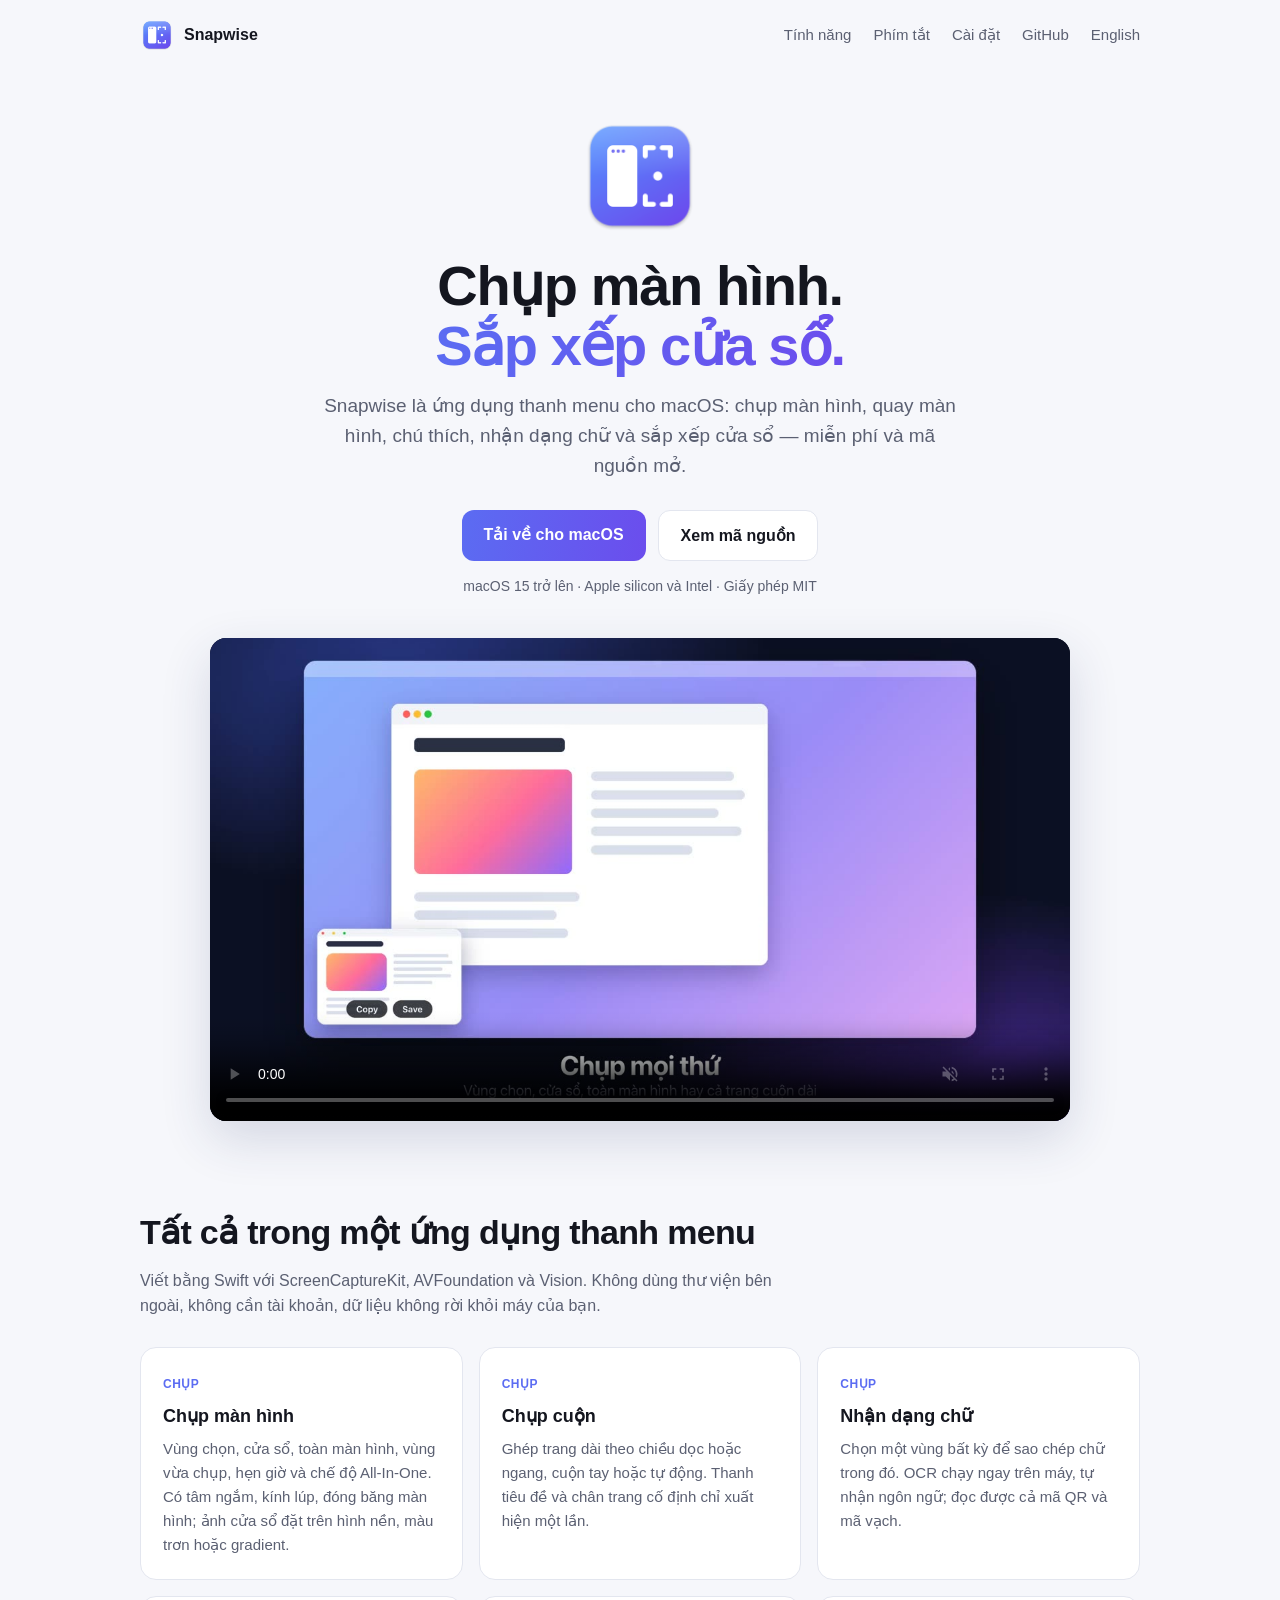
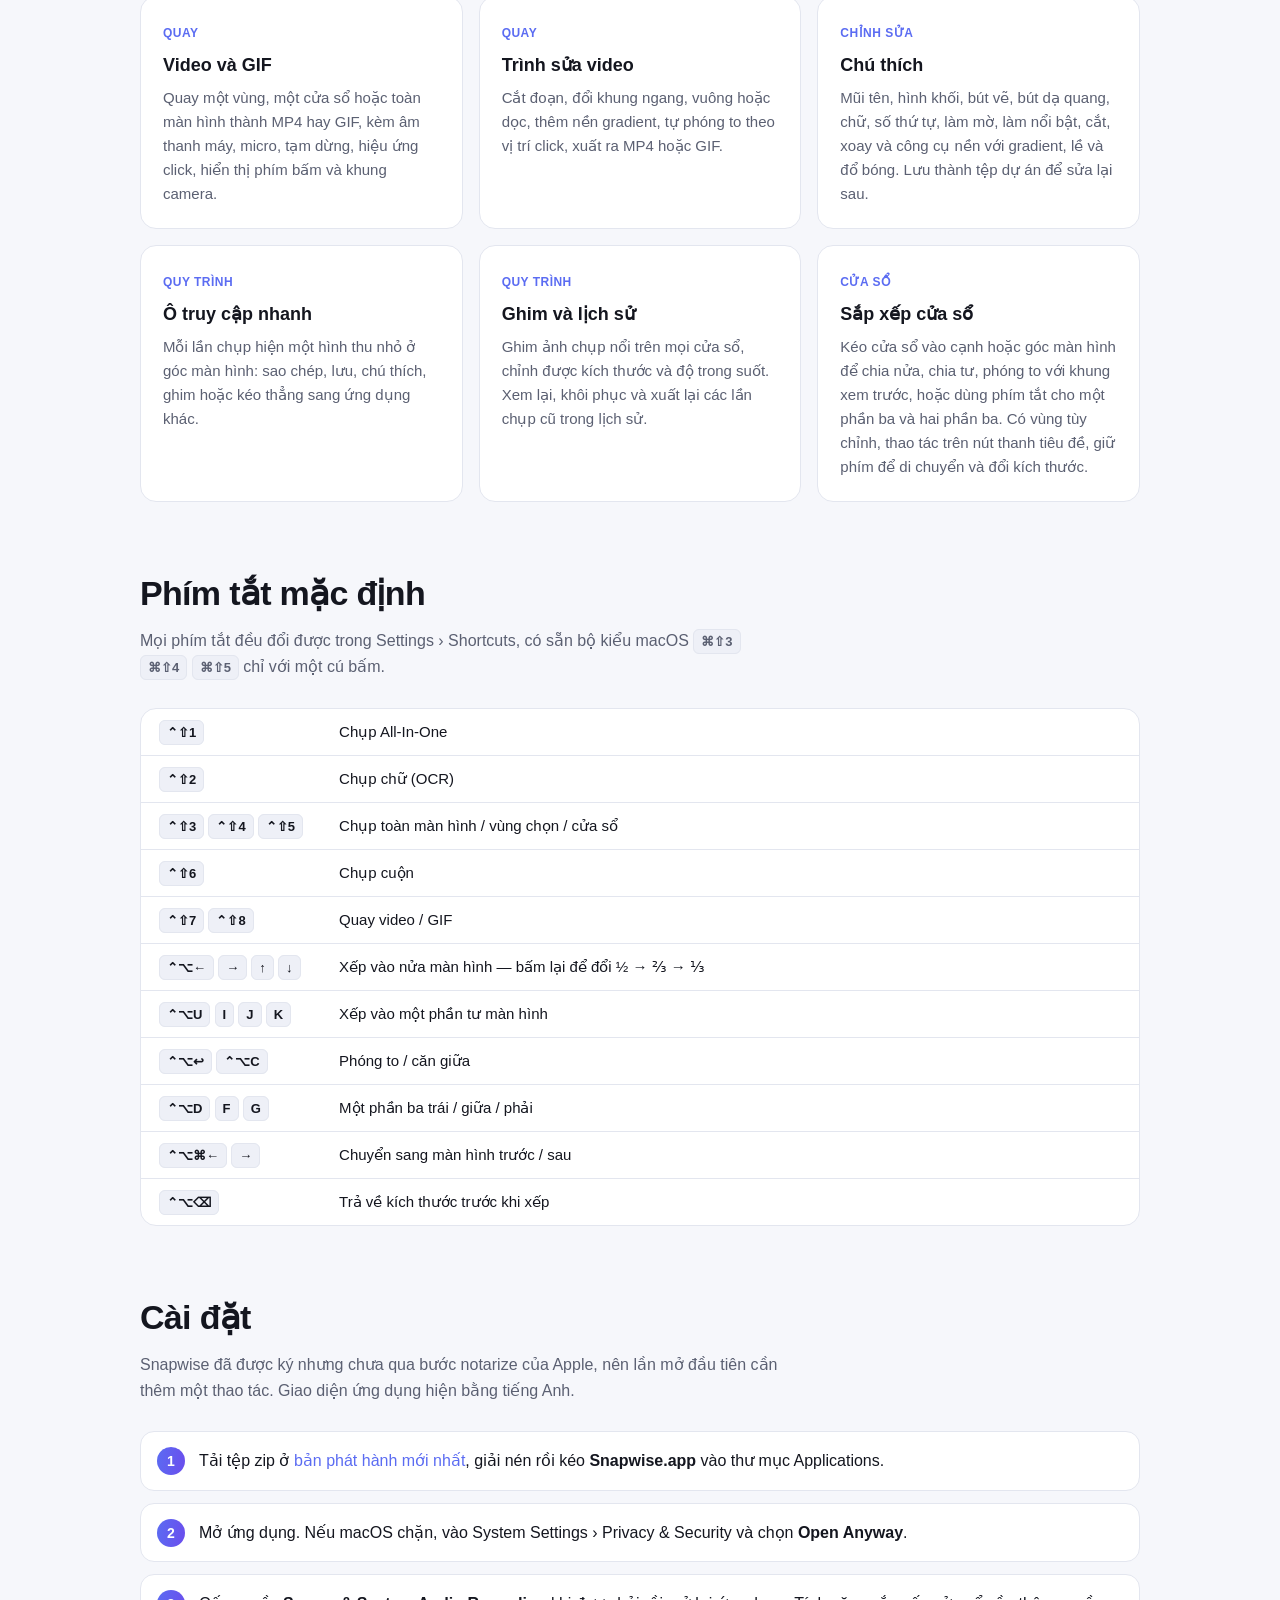
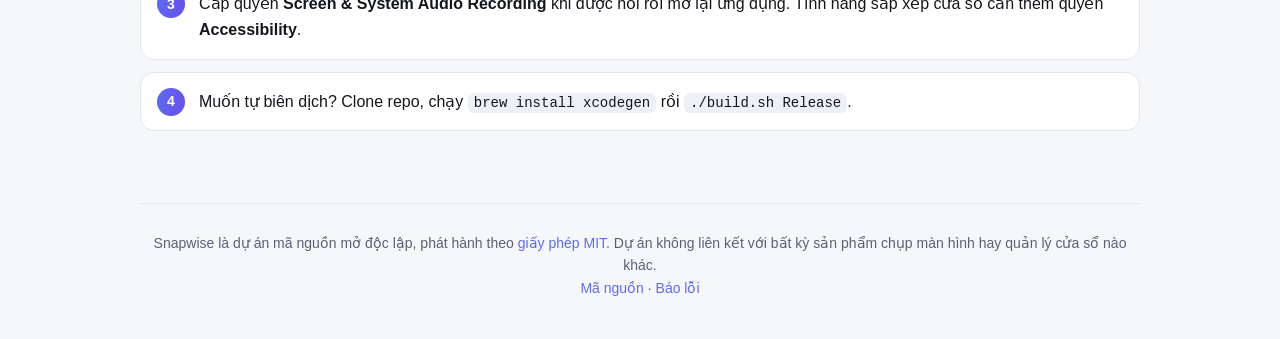
==== docs/vi/index.html @ 6d8298e8 "docs: add Vietnamese landing page and intro video" ====
<!doctype html>
<html lang="vi">
<head>
<meta charset="utf-8">
<meta name="viewport" content="width=device-width, initial-scale=1">
<title>Snapwise — chụp màn hình, quay màn hình và sắp xếp cửa sổ cho macOS</title>
<meta name="description" content="Snapwise là ứng dụng thanh menu miễn phí, mã nguồn mở cho macOS: chụp màn hình, quay màn hình, chú thích, OCR và sắp xếp cửa sổ. Viết bằng Swift, không phụ thuộc thư viện bên ngoài.">
<meta property="og:title" content="Snapwise">
<meta property="og:description" content="Chụp màn hình, quay màn hình và sắp xếp cửa sổ trong một ứng dụng macOS. Miễn phí, mã nguồn mở.">
<meta property="og:image" content="https://capizerbino.github.io/snapwise/icon.png">
<meta property="og:type" content="website">
<link rel="icon" type="image/png" href="../icon.png">
<link rel="alternate" hreflang="vi" href="https://capizerbino.github.io/snapwise/vi/">
<link rel="alternate" hreflang="en" href="https://capizerbino.github.io/snapwise/">
<link rel="stylesheet" href="../style.css">
</head>
<body>
<div class="wrap">
  <nav>
    <a class="brand" href="#"><img src="../icon.png" alt="">Snapwise</a>
    <div class="links">
      <a class="hide" href="#features">Tính năng</a>
      <a class="hide" href="#shortcuts">Phím tắt</a>
      <a href="#install">Cài đặt</a>
      <a href="https://github.com/CapiZerbino/snapwise">GitHub</a>
      <a href="../" lang="en">English</a>
    </div>
  </nav>

  <header class="hero">
    <img class="icon" src="../icon.png" alt="Biểu tượng ứng dụng Snapwise" width="124" height="124">
    <h1>Chụp màn hình.<br><span>Sắp xếp cửa sổ.</span></h1>
    <p class="lead">Snapwise là ứng dụng thanh menu cho macOS: chụp màn hình, quay màn hình, chú thích, nhận dạng chữ và sắp xếp cửa sổ — miễn phí và mã nguồn mở.</p>
    <div class="cta">
      <a class="btn primary" href="https://github.com/CapiZerbino/snapwise/releases/latest">Tải về cho macOS</a>
      <a class="btn" href="https://github.com/CapiZerbino/snapwise">Xem mã nguồn</a>
    </div>
    <p class="note">macOS 15 trở lên · Apple silicon và Intel · Giấy phép MIT</p>

    <video class="demo" autoplay muted loop playsinline controls preload="metadata" poster="../promo-vi.jpg" aria-label="Video giới thiệu Snapwise: chụp, chú thích, quay màn hình, sao chép chữ và xếp cửa sổ">
      <source src="../promo-vi.mp4" type="video/mp4">
    </video>
  </header>

  <section id="features">
    <h2>Tất cả trong một ứng dụng thanh menu</h2>
    <p class="sub">Viết bằng Swift với ScreenCaptureKit, AVFoundation và Vision. Không dùng thư viện bên ngoài, không cần tài khoản, dữ liệu không rời khỏi máy của bạn.</p>
    <div class="grid">
      <div class="card"><span class="tag">Chụp</span><h3>Chụp màn hình</h3><p>Vùng chọn, cửa sổ, toàn màn hình, vùng vừa chụp, hẹn giờ và chế độ All-In-One. Có tâm ngắm, kính lúp, đóng băng màn hình; ảnh cửa sổ đặt trên hình nền, màu trơn hoặc gradient.</p></div>
      <div class="card"><span class="tag">Chụp</span><h3>Chụp cuộn</h3><p>Ghép trang dài theo chiều dọc hoặc ngang, cuộn tay hoặc tự động. Thanh tiêu đề và chân trang cố định chỉ xuất hiện một lần.</p></div>
      <div class="card"><span class="tag">Chụp</span><h3>Nhận dạng chữ</h3><p>Chọn một vùng bất kỳ để sao chép chữ trong đó. OCR chạy ngay trên máy, tự nhận ngôn ngữ; đọc được cả mã QR và mã vạch.</p></div>
      <div class="card"><span class="tag">Quay</span><h3>Video và GIF</h3><p>Quay một vùng, một cửa sổ hoặc toàn màn hình thành MP4 hay GIF, kèm âm thanh máy, micro, tạm dừng, hiệu ứng click, hiển thị phím bấm và khung camera.</p></div>
      <div class="card"><span class="tag">Quay</span><h3>Trình sửa video</h3><p>Cắt đoạn, đổi khung ngang, vuông hoặc dọc, thêm nền gradient, tự phóng to theo vị trí click, xuất ra MP4 hoặc GIF.</p></div>
      <div class="card"><span class="tag">Chỉnh sửa</span><h3>Chú thích</h3><p>Mũi tên, hình khối, bút vẽ, bút dạ quang, chữ, số thứ tự, làm mờ, làm nổi bật, cắt, xoay và công cụ nền với gradient, lề và đổ bóng. Lưu thành tệp dự án để sửa lại sau.</p></div>
      <div class="card"><span class="tag">Quy trình</span><h3>Ô truy cập nhanh</h3><p>Mỗi lần chụp hiện một hình thu nhỏ ở góc màn hình: sao chép, lưu, chú thích, ghim hoặc kéo thẳng sang ứng dụng khác.</p></div>
      <div class="card"><span class="tag">Quy trình</span><h3>Ghim và lịch sử</h3><p>Ghim ảnh chụp nổi trên mọi cửa sổ, chỉnh được kích thước và độ trong suốt. Xem lại, khôi phục và xuất lại các lần chụp cũ trong lịch sử.</p></div>
      <div class="card"><span class="tag">Cửa sổ</span><h3>Sắp xếp cửa sổ</h3><p>Kéo cửa sổ vào cạnh hoặc góc màn hình để chia nửa, chia tư, phóng to với khung xem trước, hoặc dùng phím tắt cho một phần ba và hai phần ba. Có vùng tùy chỉnh, thao tác trên nút thanh tiêu đề, giữ phím để di chuyển và đổi kích thước.</p></div>
    </div>
  </section>

  <section id="shortcuts">
    <h2>Phím tắt mặc định</h2>
    <p class="sub">Mọi phím tắt đều đổi được trong Settings › Shortcuts, có sẵn bộ kiểu macOS <kbd>⌘⇧3</kbd> <kbd>⌘⇧4</kbd> <kbd>⌘⇧5</kbd> chỉ với một cú bấm.</p>
    <div class="table"><table>
      <tr><td><kbd>⌃⇧1</kbd></td><td>Chụp All-In-One</td></tr>
      <tr><td><kbd>⌃⇧2</kbd></td><td>Chụp chữ (OCR)</td></tr>
      <tr><td><kbd>⌃⇧3</kbd> <kbd>⌃⇧4</kbd> <kbd>⌃⇧5</kbd></td><td>Chụp toàn màn hình / vùng chọn / cửa sổ</td></tr>
      <tr><td><kbd>⌃⇧6</kbd></td><td>Chụp cuộn</td></tr>
      <tr><td><kbd>⌃⇧7</kbd> <kbd>⌃⇧8</kbd></td><td>Quay video / GIF</td></tr>
      <tr><td><kbd>⌃⌥←</kbd> <kbd>→</kbd> <kbd>↑</kbd> <kbd>↓</kbd></td><td>Xếp vào nửa màn hình — bấm lại để đổi ½ → ⅔ → ⅓</td></tr>
      <tr><td><kbd>⌃⌥U</kbd> <kbd>I</kbd> <kbd>J</kbd> <kbd>K</kbd></td><td>Xếp vào một phần tư màn hình</td></tr>
      <tr><td><kbd>⌃⌥↩</kbd> <kbd>⌃⌥C</kbd></td><td>Phóng to / căn giữa</td></tr>
      <tr><td><kbd>⌃⌥D</kbd> <kbd>F</kbd> <kbd>G</kbd></td><td>Một phần ba trái / giữa / phải</td></tr>
      <tr><td><kbd>⌃⌥⌘←</kbd> <kbd>→</kbd></td><td>Chuyển sang màn hình trước / sau</td></tr>
      <tr><td><kbd>⌃⌥⌫</kbd></td><td>Trả về kích thước trước khi xếp</td></tr>
    </table></div>
  </section>

  <section id="install">
    <h2>Cài đặt</h2>
    <p class="sub">Snapwise đã được ký nhưng chưa qua bước notarize của Apple, nên lần mở đầu tiên cần thêm một thao tác. Giao diện ứng dụng hiện bằng tiếng Anh.</p>
    <ol class="steps">
      <li>Tải tệp zip ở <a href="https://github.com/CapiZerbino/snapwise/releases/latest">bản phát hành mới nhất</a>, giải nén rồi kéo <b>Snapwise.app</b> vào thư mục Applications.</li>
      <li>Mở ứng dụng. Nếu macOS chặn, vào System Settings › Privacy &amp; Security và chọn <b>Open Anyway</b>.</li>
      <li>Cấp quyền <b>Screen &amp; System Audio Recording</b> khi được hỏi rồi mở lại ứng dụng. Tính năng sắp xếp cửa sổ cần thêm quyền <b>Accessibility</b>.</li>
      <li>Muốn tự biên dịch? Clone repo, chạy <code>brew install xcodegen</code> rồi <code>./build.sh Release</code>.</li>
    </ol>
  </section>

  <footer>
    Snapwise là dự án mã nguồn mở độc lập, phát hành theo <a href="https://github.com/CapiZerbino/snapwise/blob/main/LICENSE">giấy phép MIT</a>.
    Dự án không liên kết với bất kỳ sản phẩm chụp màn hình hay quản lý cửa sổ nào khác.<br>
    <a href="https://github.com/CapiZerbino/snapwise">Mã nguồn</a> · <a href="https://github.com/CapiZerbino/snapwise/issues">Báo lỗi</a>
  </footer>
</div>
</body>
</html>
---- docs/style.css ----
:root {
  --bg: #f6f7fb; --surface: #ffffff; --text: #14161f; --muted: #5b6072; --line: #e3e6ef;
  --accent: #5b6cf2; --accent-2: #6b4ded; --accent-text: #ffffff; --key: #eef0f7;
  --shadow: 0 18px 50px rgba(40, 48, 100, .16);
}
@media (prefers-color-scheme: dark) {
  :root {
    --bg: #0e1017; --surface: #171a24; --text: #eef0f7; --muted: #9aa0b5; --line: #262a38;
    --accent: #7c8bff; --accent-2: #9a7dff; --accent-text: #0e1017; --key: #222636;
    --shadow: 0 18px 50px rgba(0, 0, 0, .5);
  }
}
* { box-sizing: border-box; }
html { scroll-behavior: smooth; }
body {
  margin: 0; background: var(--bg); color: var(--text);
  font: 16px/1.6 -apple-system, BlinkMacSystemFont, "SF Pro Text", "Segoe UI", Roboto, sans-serif;
  -webkit-font-smoothing: antialiased;
}
a { color: var(--accent); text-decoration: none; }
a:hover { text-decoration: underline; }
.wrap { max-width: 1040px; margin: 0 auto; padding: 0 20px; }

nav { display: flex; align-items: center; justify-content: space-between; padding: 18px 0; }
.brand { display: flex; align-items: center; gap: 10px; font-weight: 650; color: var(--text); }
.brand img { width: 34px; height: 34px; }
.links { display: flex; gap: 22px; font-size: 15px; }
.links a { color: var(--muted); }

header.hero { text-align: center; padding: 44px 0 20px; }
.hero img.icon { width: 124px; height: 124px; }
h1 { font-size: clamp(34px, 6vw, 56px); line-height: 1.08; letter-spacing: -.025em; margin: 10px 0 14px; text-wrap: balance; }
h1 span { background: linear-gradient(100deg, var(--accent), var(--accent-2)); -webkit-background-clip: text; background-clip: text; color: transparent; }
.lead { max-width: 640px; margin: 0 auto; color: var(--muted); font-size: 19px; text-wrap: pretty; }
.cta { display: flex; gap: 12px; justify-content: center; flex-wrap: wrap; margin: 28px 0 10px; }
.btn { display: inline-block; padding: 12px 22px; border-radius: 12px; font-weight: 600; border: 1px solid var(--line); background: var(--surface); color: var(--text); }
.btn:hover { text-decoration: none; filter: brightness(1.06); }
.btn.primary { border: 0; color: var(--accent-text); background: linear-gradient(100deg, var(--accent), var(--accent-2)); }
.note { color: var(--muted); font-size: 14px; }

.demo { display: block; width: 100%; max-width: 860px; aspect-ratio: 16 / 9; margin: 40px auto 0; border-radius: 16px; background: #0d1024; box-shadow: var(--shadow); }

section { padding: 64px 0 0; }
h2 { font-size: clamp(26px, 4vw, 34px); letter-spacing: -.02em; margin: 0 0 8px; }
.sub { color: var(--muted); margin: 0 0 28px; max-width: 640px; }
.grid { display: grid; grid-template-columns: repeat(auto-fit, minmax(290px, 1fr)); gap: 16px; }
.card { background: var(--surface); border: 1px solid var(--line); border-radius: 16px; padding: 22px; }
.card h3 { margin: 0 0 6px; font-size: 18px; }
.card p { margin: 0; color: var(--muted); font-size: 15px; }
.tag { display: inline-block; font-size: 12px; font-weight: 600; letter-spacing: .04em; text-transform: uppercase; color: var(--accent); margin-bottom: 8px; }

.table { background: var(--surface); border: 1px solid var(--line); border-radius: 16px; overflow-x: auto; }
table { width: 100%; border-collapse: collapse; font-size: 15px; }
td { padding: 11px 18px; border-top: 1px solid var(--line); }
tr:first-child td { border-top: 0; }
td:first-child { white-space: nowrap; width: 1%; }
kbd { font: 600 13px/1 -apple-system, BlinkMacSystemFont, sans-serif; background: var(--key); border: 1px solid var(--line); border-radius: 6px; padding: 4px 7px; }

ol.steps { margin: 0; padding: 0; list-style: none; counter-reset: s; display: grid; gap: 12px; }
ol.steps li { counter-increment: s; position: relative; background: var(--surface); border: 1px solid var(--line); border-radius: 14px; padding: 16px 18px 16px 58px; }
ol.steps li::before { content: counter(s); position: absolute; left: 16px; top: 15px; width: 28px; height: 28px; border-radius: 50%; display: grid; place-items: center; font-weight: 700; font-size: 14px; color: var(--accent-text); background: linear-gradient(100deg, var(--accent), var(--accent-2)); }
code { font: 14px ui-monospace, SFMono-Regular, Menlo, monospace; background: var(--key); border-radius: 6px; padding: 2px 6px; }

footer { margin-top: 72px; padding: 28px 0 40px; border-top: 1px solid var(--line); color: var(--muted); font-size: 14px; text-align: center; }
@media (max-width: 560px) { .links a.hide { display: none; } }
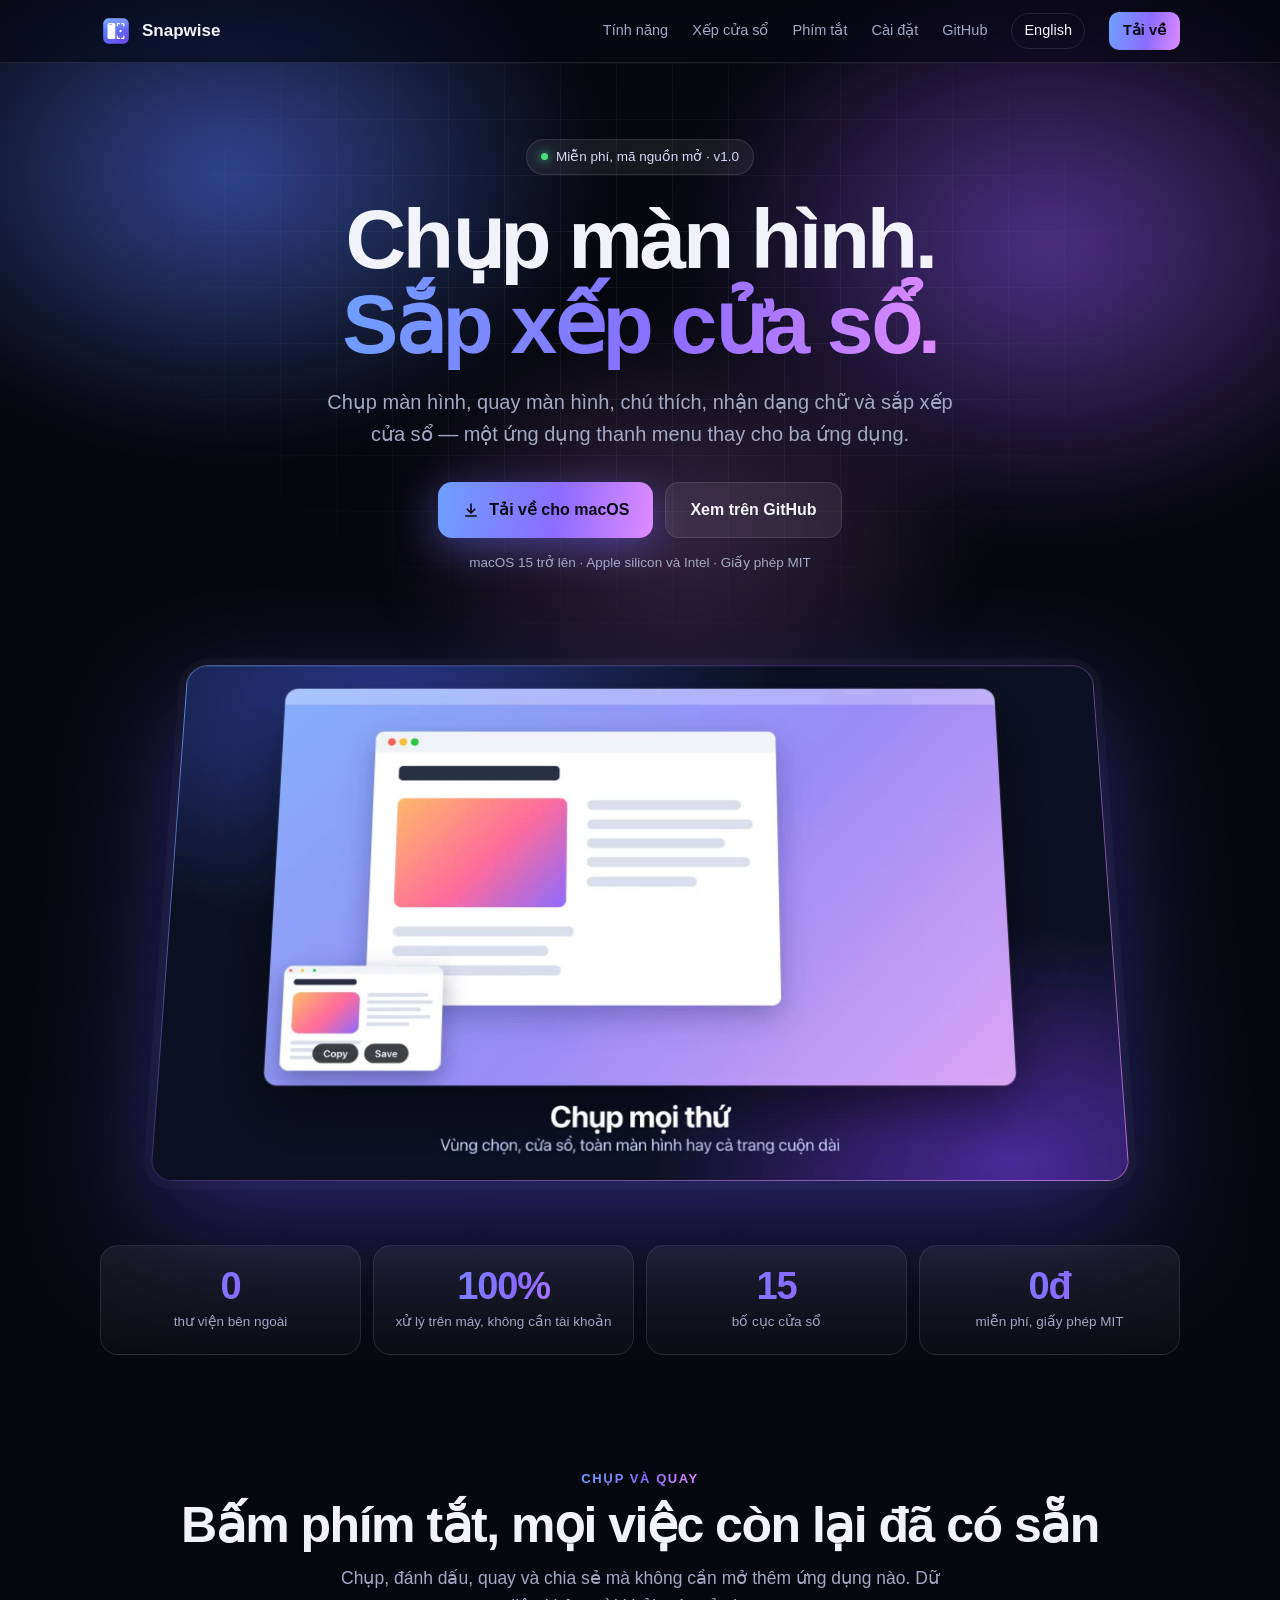
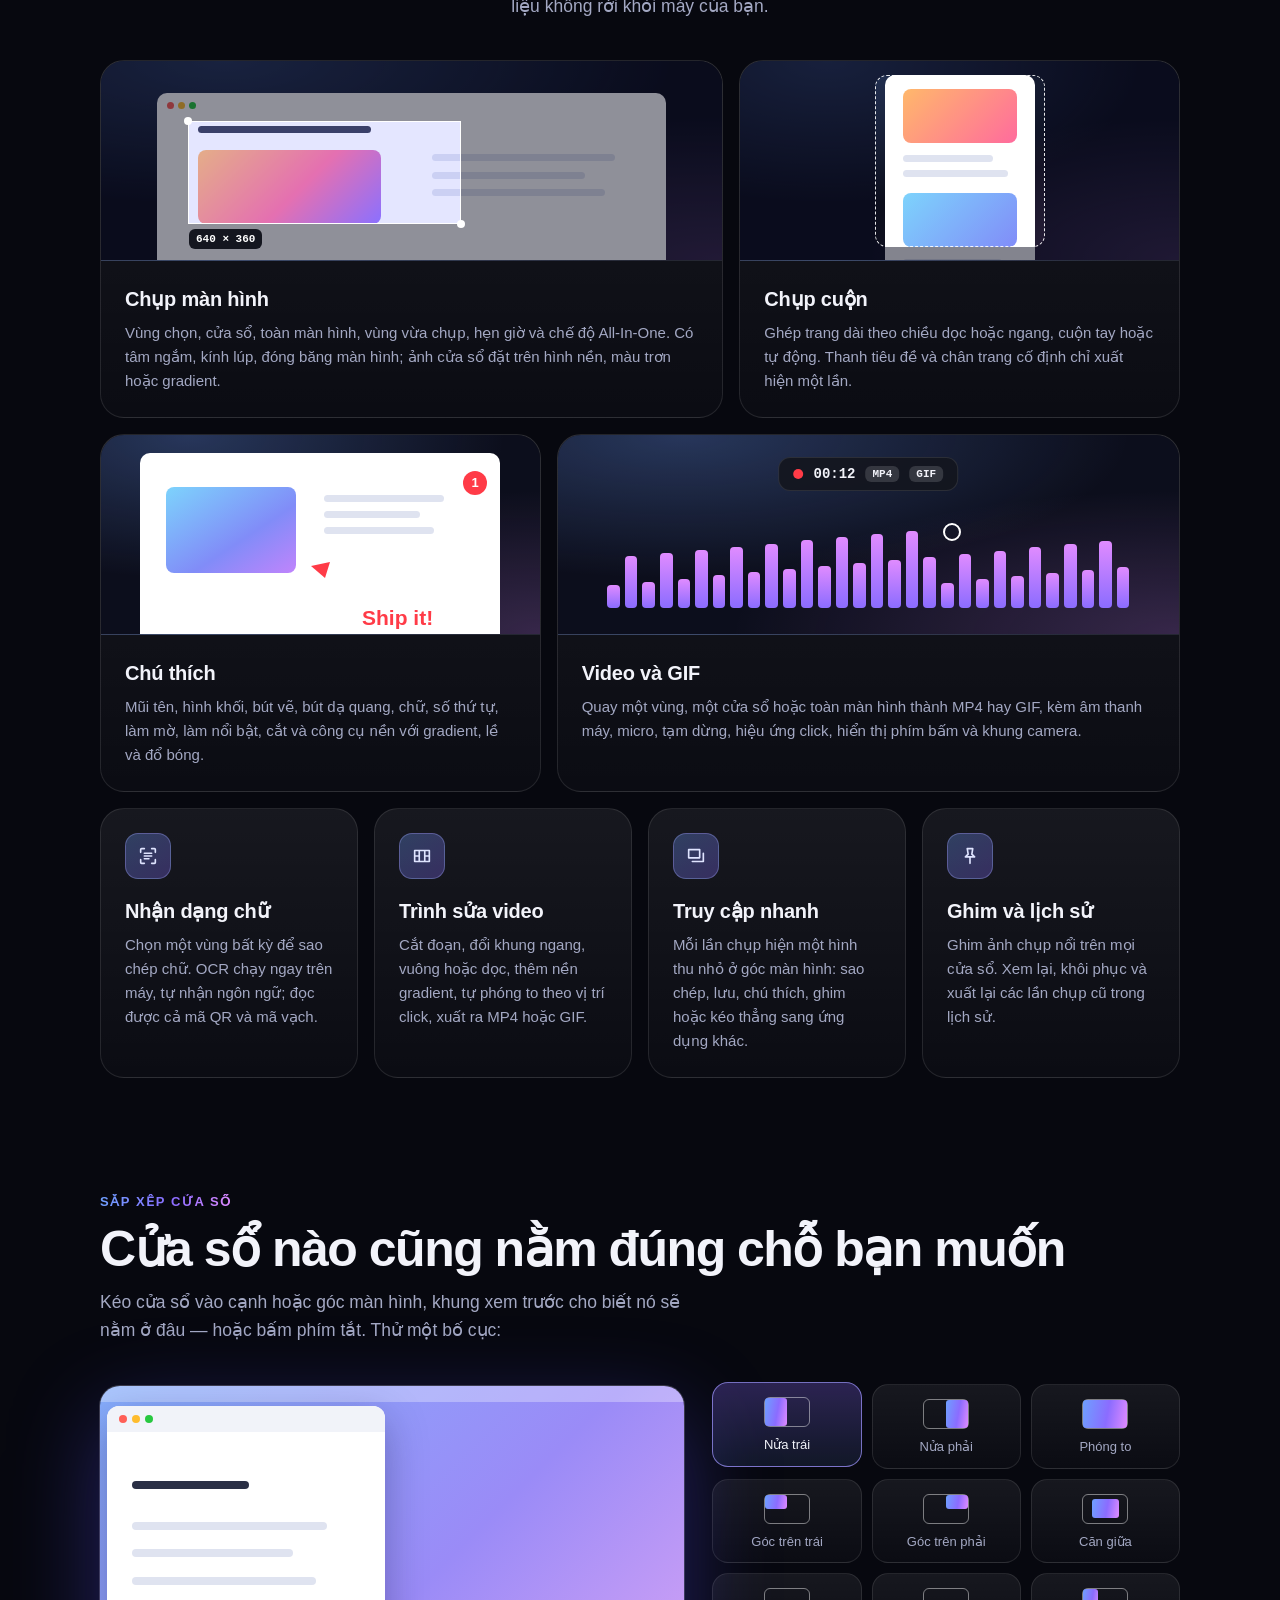
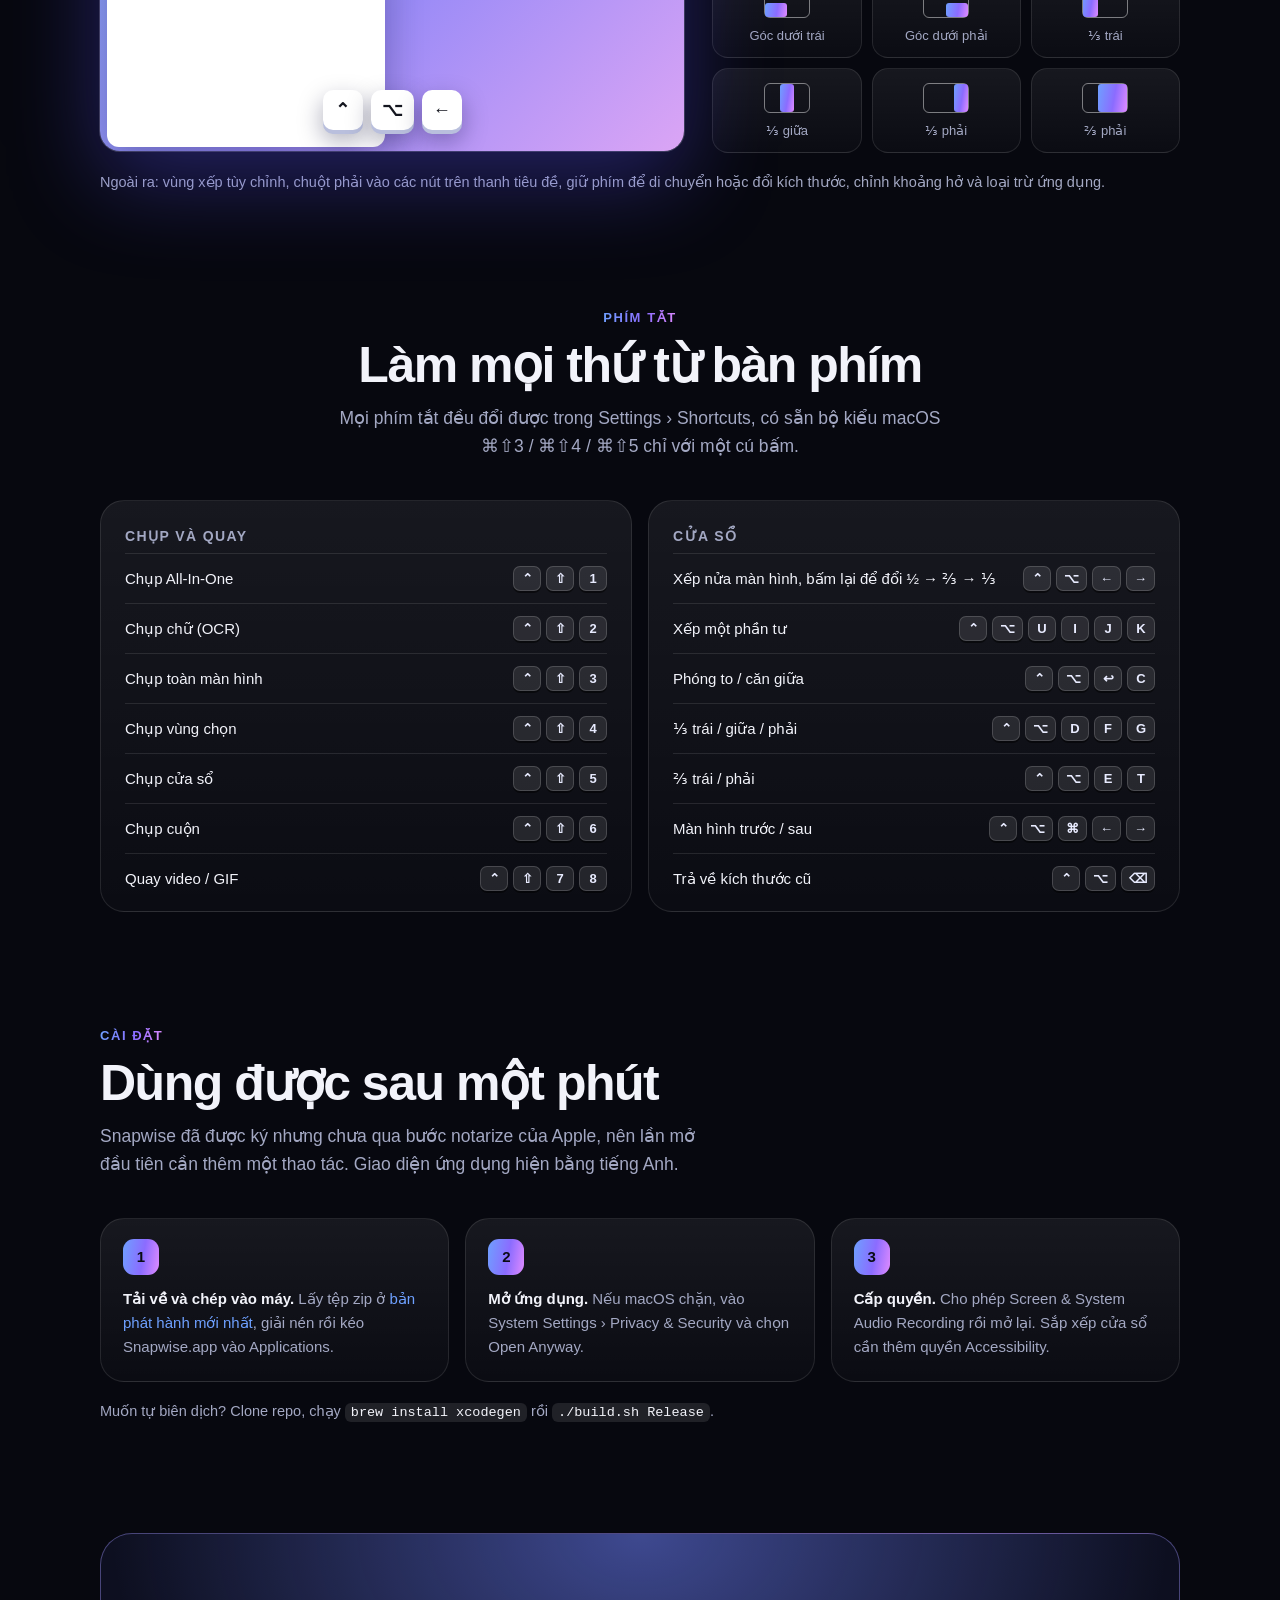
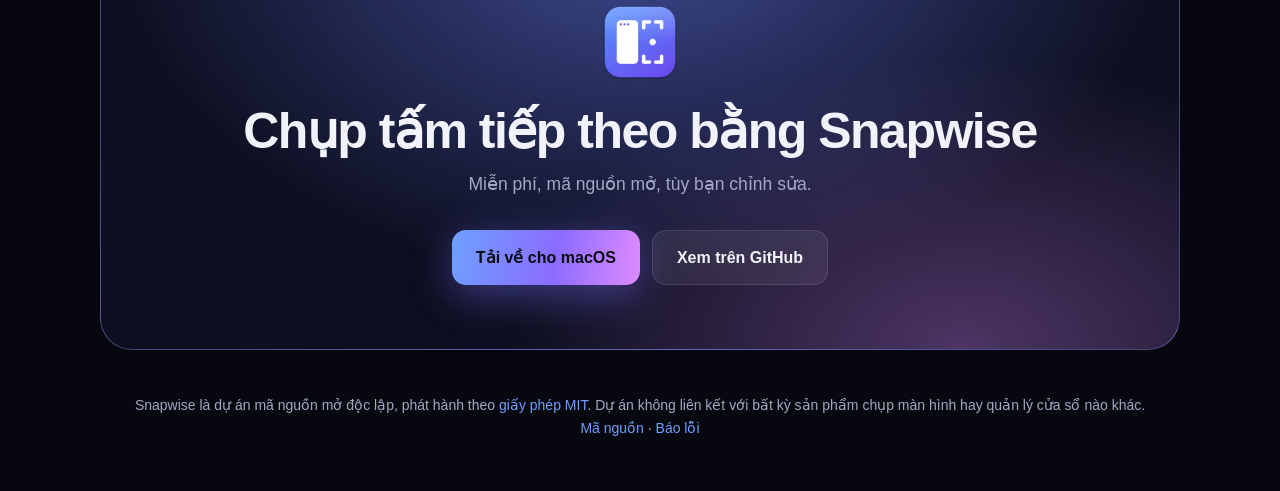
==== commit f19fa579: "docs: redesign landing page with bento features and interactive snapping demo" ====
--- a/docs/vi/index.html
+++ b/docs/vi/index.html
@@ -5,93 +5,104 @@
 <meta name="viewport" content="width=device-width, initial-scale=1">
 <title>Snapwise — chụp màn hình, quay màn hình và sắp xếp cửa sổ cho macOS</title>
 <meta name="description" content="Snapwise là ứng dụng thanh menu miễn phí, mã nguồn mở cho macOS: chụp màn hình, quay màn hình, chú thích, OCR và sắp xếp cửa sổ. Viết bằng Swift, không phụ thuộc thư viện bên ngoài.">
+<meta name="theme-color" content="#07080f">
 <meta property="og:title" content="Snapwise">
 <meta property="og:description" content="Chụp màn hình, quay màn hình và sắp xếp cửa sổ trong một ứng dụng macOS. Miễn phí, mã nguồn mở.">
-<meta property="og:image" content="https://capizerbino.github.io/snapwise/icon.png">
+<meta property="og:image" content="https://capizerbino.github.io/snapwise/promo-vi.jpg">
 <meta property="og:type" content="website">
 <link rel="icon" type="image/png" href="../icon.png">
+<link rel="alternate" hreflang="en" href="https://capizerbino.github.io/snapwise/">
 <link rel="alternate" hreflang="vi" href="https://capizerbino.github.io/snapwise/vi/">
-<link rel="alternate" hreflang="en" href="https://capizerbino.github.io/snapwise/">
 <link rel="stylesheet" href="../style.css">
+<script>document.documentElement.classList.add('js')</script>
+<!-- Generated by scripts/make-landing-pages.py; edit that file, not this one. -->
 </head>
 <body>
-<div class="wrap">
-  <nav>
-    <a class="brand" href="#"><img src="../icon.png" alt="">Snapwise</a>
-    <div class="links">
-      <a class="hide" href="#features">Tính năng</a>
-      <a class="hide" href="#shortcuts">Phím tắt</a>
-      <a href="#install">Cài đặt</a>
-      <a href="https://github.com/CapiZerbino/snapwise">GitHub</a>
-      <a href="../" lang="en">English</a>
-    </div>
-  </nav>
+<div class="nav"><div class="wrap">
+  <a class="brand" href="#"><img src="../icon.png" alt="">Snapwise</a>
+  <div class="links">
+    <a class="hide" href="#features">Tính năng</a>
+    <a class="hide" href="#snapping">Xếp cửa sổ</a>
+    <a class="hide" href="#shortcuts">Phím tắt</a>
+    <a class="hide" href="#install">Cài đặt</a>
+    <a class="hide" href="https://github.com/CapiZerbino/snapwise">GitHub</a>
+    <a class="lang" href="../" lang="en">English</a>
+    <a class="get" href="https://github.com/CapiZerbino/snapwise/releases/latest">Tải về</a>
+  </div>
+</div></div>
 
-  <header class="hero">
-    <img class="icon" src="../icon.png" alt="Biểu tượng ứng dụng Snapwise" width="124" height="124">
-    <h1>Chụp màn hình.<br><span>Sắp xếp cửa sổ.</span></h1>
-    <p class="lead">Snapwise là ứng dụng thanh menu cho macOS: chụp màn hình, quay màn hình, chú thích, nhận dạng chữ và sắp xếp cửa sổ — miễn phí và mã nguồn mở.</p>
+<header class="hero">
+  <div class="aurora"></div><div class="gridlines"></div>
+  <div class="wrap">
+    <span class="badge"><i></i>Miễn phí, mã nguồn mở · v1.0</span>
+    <h1>Chụp màn hình.<br><span class="grad">Sắp xếp cửa sổ.</span></h1>
+    <p class="lead">Chụp màn hình, quay màn hình, chú thích, nhận dạng chữ và sắp xếp cửa sổ — một ứng dụng thanh menu thay cho ba ứng dụng.</p>
     <div class="cta">
-      <a class="btn primary" href="https://github.com/CapiZerbino/snapwise/releases/latest">Tải về cho macOS</a>
-      <a class="btn" href="https://github.com/CapiZerbino/snapwise">Xem mã nguồn</a>
+      <a class="btn primary" href="https://github.com/CapiZerbino/snapwise/releases/latest"><svg viewBox="0 0 24 24" fill="none" stroke="currentColor" stroke-width="2.2" stroke-linecap="round" stroke-linejoin="round"><path d="M12 4v11M7 11l5 5 5-5M5 20h14"/></svg>Tải về cho macOS</a>
+      <a class="btn" href="https://github.com/CapiZerbino/snapwise">Xem trên GitHub</a>
     </div>
     <p class="note">macOS 15 trở lên · Apple silicon và Intel · Giấy phép MIT</p>
+    <div class="stage"><div class="frame">
+      <video autoplay muted loop playsinline preload="metadata" poster="../promo-vi.jpg" aria-label="Video giới thiệu Snapwise: chụp, chú thích, quay màn hình, sao chép chữ và xếp cửa sổ">
+        <source src="../promo-vi.mp4" type="video/mp4">
+      </video>
+    </div></div>
+    <div class="stats reveal"><div><b class="grad">0</b><span>thư viện bên ngoài</span></div><div><b class="grad">100%</b><span>xử lý trên máy, không cần tài khoản</span></div><div><b class="grad">15</b><span>bố cục cửa sổ</span></div><div><b class="grad">0đ</b><span>miễn phí, giấy phép MIT</span></div></div>
+  </div>
+</header>
 
-    <video class="demo" autoplay muted loop playsinline controls preload="metadata" poster="../promo-vi.jpg" aria-label="Video giới thiệu Snapwise: chụp, chú thích, quay màn hình, sao chép chữ và xếp cửa sổ">
-      <source src="../promo-vi.mp4" type="video/mp4">
-    </video>
-  </header>
-
+<div class="wrap">
   <section id="features">
-    <h2>Tất cả trong một ứng dụng thanh menu</h2>
-    <p class="sub">Viết bằng Swift với ScreenCaptureKit, AVFoundation và Vision. Không dùng thư viện bên ngoài, không cần tài khoản, dữ liệu không rời khỏi máy của bạn.</p>
-    <div class="grid">
-      <div class="card"><span class="tag">Chụp</span><h3>Chụp màn hình</h3><p>Vùng chọn, cửa sổ, toàn màn hình, vùng vừa chụp, hẹn giờ và chế độ All-In-One. Có tâm ngắm, kính lúp, đóng băng màn hình; ảnh cửa sổ đặt trên hình nền, màu trơn hoặc gradient.</p></div>
-      <div class="card"><span class="tag">Chụp</span><h3>Chụp cuộn</h3><p>Ghép trang dài theo chiều dọc hoặc ngang, cuộn tay hoặc tự động. Thanh tiêu đề và chân trang cố định chỉ xuất hiện một lần.</p></div>
-      <div class="card"><span class="tag">Chụp</span><h3>Nhận dạng chữ</h3><p>Chọn một vùng bất kỳ để sao chép chữ trong đó. OCR chạy ngay trên máy, tự nhận ngôn ngữ; đọc được cả mã QR và mã vạch.</p></div>
-      <div class="card"><span class="tag">Quay</span><h3>Video và GIF</h3><p>Quay một vùng, một cửa sổ hoặc toàn màn hình thành MP4 hay GIF, kèm âm thanh máy, micro, tạm dừng, hiệu ứng click, hiển thị phím bấm và khung camera.</p></div>
-      <div class="card"><span class="tag">Quay</span><h3>Trình sửa video</h3><p>Cắt đoạn, đổi khung ngang, vuông hoặc dọc, thêm nền gradient, tự phóng to theo vị trí click, xuất ra MP4 hoặc GIF.</p></div>
-      <div class="card"><span class="tag">Chỉnh sửa</span><h3>Chú thích</h3><p>Mũi tên, hình khối, bút vẽ, bút dạ quang, chữ, số thứ tự, làm mờ, làm nổi bật, cắt, xoay và công cụ nền với gradient, lề và đổ bóng. Lưu thành tệp dự án để sửa lại sau.</p></div>
-      <div class="card"><span class="tag">Quy trình</span><h3>Ô truy cập nhanh</h3><p>Mỗi lần chụp hiện một hình thu nhỏ ở góc màn hình: sao chép, lưu, chú thích, ghim hoặc kéo thẳng sang ứng dụng khác.</p></div>
-      <div class="card"><span class="tag">Quy trình</span><h3>Ghim và lịch sử</h3><p>Ghim ảnh chụp nổi trên mọi cửa sổ, chỉnh được kích thước và độ trong suốt. Xem lại, khôi phục và xuất lại các lần chụp cũ trong lịch sử.</p></div>
-      <div class="card"><span class="tag">Cửa sổ</span><h3>Sắp xếp cửa sổ</h3><p>Kéo cửa sổ vào cạnh hoặc góc màn hình để chia nửa, chia tư, phóng to với khung xem trước, hoặc dùng phím tắt cho một phần ba và hai phần ba. Có vùng tùy chỉnh, thao tác trên nút thanh tiêu đề, giữ phím để di chuyển và đổi kích thước.</p></div>
+    <div class="center reveal"><span class="eyebrow grad">Chụp và quay</span><h2>Bấm phím tắt, mọi việc còn lại đã có sẵn</h2><p class="sub">Chụp, đánh dấu, quay và chia sẻ mà không cần mở thêm ứng dụng nào. Dữ liệu không rời khỏi máy của bạn.</p></div>
+    <div class="bento">
+      <div class="card w7 reveal" style="--d:0.00s"><div class="art"><div class="mock"><i style="top:15%;width:34%;background:#2a2f45"></i><u></u><i style="left:54%;top:28%;width:36%"></i><i style="left:54%;top:36%;width:30%"></i><i style="left:54%;top:44%;width:34%"></i></div><div class="pick"><b>640 × 360</b></div></div><h3>Chụp màn hình</h3><p>Vùng chọn, cửa sổ, toàn màn hình, vùng vừa chụp, hẹn giờ và chế độ All-In-One. Có tâm ngắm, kính lúp, đóng băng màn hình; ảnh cửa sổ đặt trên hình nền, màu trơn hoặc gradient.</p></div>
+      <div class="card w5 reveal" style="--d:0.10s"><div class="art"><div class="scroll-page"><u style="top:14px;background:linear-gradient(135deg,#ffb86b,#ff6b9d)"></u><i style="top:80px;width:60%"></i><i style="top:95px;width:70%"></i><u style="top:118px;background:linear-gradient(135deg,#7dd3fc,#818cf8)"></u><i style="top:184px;width:66%"></i><i style="top:199px;width:48%"></i><u style="top:222px;background:linear-gradient(135deg,#86efac,#22d3ee)"></u><i style="top:288px;width:70%"></i><i style="top:303px;width:56%"></i><u style="top:326px;background:linear-gradient(135deg,#c084fc,#f472b6)"></u></div><div class="scan"></div></div><h3>Chụp cuộn</h3><p>Ghép trang dài theo chiều dọc hoặc ngang, cuộn tay hoặc tự động. Thanh tiêu đề và chân trang cố định chỉ xuất hiện một lần.</p></div>
+      <div class="card w5 reveal" style="--d:0.00s"><div class="art"><div class="canvas"><svg viewBox="0 0 360 220"><defs><linearGradient id="shot" x1="0" y1="0" x2="1" y2="1"><stop stop-color="#7dd3fc"/><stop offset=".6" stop-color="#818cf8"/><stop offset="1" stop-color="#c084fc"/></linearGradient></defs><rect x="26" y="34" width="130" height="86" rx="8" fill="url(#shot)"/><rect x="184" y="42" width="120" height="7" rx="3.5" fill="#dfe3f0"/><rect x="184" y="58" width="96" height="7" rx="3.5" fill="#dfe3f0"/><rect x="184" y="74" width="110" height="7" rx="3.5" fill="#dfe3f0"/><rect class="draw" pathLength="1" x="18" y="26" width="146" height="102" rx="10" fill="none" stroke="#ff3b47" stroke-width="4"/><path class="draw d2" pathLength="1" d="M266 140 L182 116" fill="none" stroke="#ff3b47" stroke-width="4" stroke-linecap="round"/><path d="M171 113 l19 -4 l-5 16z" fill="#ff3b47"/><text x="222" y="172" fill="#ff3b47" font-size="21" font-weight="700" font-family="-apple-system, sans-serif">Ship it!</text></svg></div><div class="count">1</div></div><h3>Chú thích</h3><p>Mũi tên, hình khối, bút vẽ, bút dạ quang, chữ, số thứ tự, làm mờ, làm nổi bật, cắt và công cụ nền với gradient, lề và đổ bóng.</p></div>
+      <div class="card w7 reveal" style="--d:0.10s"><div class="art"><div class="rec-pill"><i></i><span>00:12</span><em>MP4</em><em>GIF</em></div><div class="ring"></div><div class="bars"><i style="height:30%;animation-delay:-0.00s"></i><i style="height:67%;animation-delay:-0.23s"></i><i style="height:34%;animation-delay:-0.46s"></i><i style="height:71%;animation-delay:-0.69s"></i><i style="height:38%;animation-delay:-0.92s"></i><i style="height:75%;animation-delay:-1.15s"></i><i style="height:42%;animation-delay:-1.38s"></i><i style="height:79%;animation-delay:-0.01s"></i><i style="height:46%;animation-delay:-0.24s"></i><i style="height:83%;animation-delay:-0.47s"></i><i style="height:50%;animation-delay:-0.70s"></i><i style="height:87%;animation-delay:-0.93s"></i><i style="height:54%;animation-delay:-1.16s"></i><i style="height:91%;animation-delay:-1.39s"></i><i style="height:58%;animation-delay:-0.02s"></i><i style="height:95%;animation-delay:-0.25s"></i><i style="height:62%;animation-delay:-0.48s"></i><i style="height:99%;animation-delay:-0.71s"></i><i style="height:66%;animation-delay:-0.94s"></i><i style="height:33%;animation-delay:-1.17s"></i><i style="height:70%;animation-delay:-1.40s"></i><i style="height:37%;animation-delay:-0.03s"></i><i style="height:74%;animation-delay:-0.26s"></i><i style="height:41%;animation-delay:-0.49s"></i><i style="height:78%;animation-delay:-0.72s"></i><i style="height:45%;animation-delay:-0.95s"></i><i style="height:82%;animation-delay:-1.18s"></i><i style="height:49%;animation-delay:-1.41s"></i><i style="height:86%;animation-delay:-0.04s"></i><i style="height:53%;animation-delay:-0.27s"></i></div></div><h3>Video và GIF</h3><p>Quay một vùng, một cửa sổ hoặc toàn màn hình thành MP4 hay GIF, kèm âm thanh máy, micro, tạm dừng, hiệu ứng click, hiển thị phím bấm và khung camera.</p></div>
+      <div class="card reveal" style="--d:0.00s"><div class="ico"><svg viewBox="0 0 24 24"><path d="M4 8V5a1 1 0 0 1 1-1h3M16 4h3a1 1 0 0 1 1 1v3M20 16v3a1 1 0 0 1-1 1h-3M8 20H5a1 1 0 0 1-1-1v-3M8 9h8M8 12h8M8 15h5"/></svg></div><h3>Nhận dạng chữ</h3><p>Chọn một vùng bất kỳ để sao chép chữ. OCR chạy ngay trên máy, tự nhận ngôn ngữ; đọc được cả mã QR và mã vạch.</p></div>
+      <div class="card reveal" style="--d:0.08s"><div class="ico"><svg viewBox="0 0 24 24"><path d="M4 6h16v12H4zM9 6v12M15 6v12M4 12h5M15 12h5"/></svg></div><h3>Trình sửa video</h3><p>Cắt đoạn, đổi khung ngang, vuông hoặc dọc, thêm nền gradient, tự phóng to theo vị trí click, xuất ra MP4 hoặc GIF.</p></div>
+      <div class="card reveal" style="--d:0.16s"><div class="ico"><svg viewBox="0 0 24 24"><path d="M4 5h12v9H4zM8 18h12V9"/></svg></div><h3>Truy cập nhanh</h3><p>Mỗi lần chụp hiện một hình thu nhỏ ở góc màn hình: sao chép, lưu, chú thích, ghim hoặc kéo thẳng sang ứng dụng khác.</p></div>
+      <div class="card reveal" style="--d:0.24s"><div class="ico"><svg viewBox="0 0 24 24"><path d="M9 4h6l-1 6 3 3H7l3-3zM12 13v7"/></svg></div><h3>Ghim và lịch sử</h3><p>Ghim ảnh chụp nổi trên mọi cửa sổ. Xem lại, khôi phục và xuất lại các lần chụp cũ trong lịch sử.</p></div>
     </div>
   </section>
 
+  <section id="snapping">
+    <div class="reveal"><span class="eyebrow grad">Sắp xếp cửa sổ</span><h2>Cửa sổ nào cũng nằm đúng chỗ bạn muốn</h2><p class="sub">Kéo cửa sổ vào cạnh hoặc góc màn hình, khung xem trước cho biết nó sẽ nằm ở đâu — hoặc bấm phím tắt. Thử một bố cục:</p></div>
+    <div class="snap reveal">
+      <div class="display"><div class="area"><div class="ghost"></div>
+        <div class="window"><i style="top:22%;width:42%;background:#2a2f45"></i><i style="top:34%;width:70%"></i><i style="top:42%;width:58%"></i><i style="top:50%;width:66%"></i></div>
+        <div class="keys"></div></div></div>
+      <div class="layouts"><button type="button" data-rect="0,0,.5,1" data-keys="⌃ ⌥ ←">Nửa trái</button><button type="button" data-rect=".5,0,.5,1" data-keys="⌃ ⌥ →">Nửa phải</button><button type="button" data-rect="0,0,1,1" data-keys="⌃ ⌥ ↩">Phóng to</button><button type="button" data-rect="0,0,.5,.5" data-keys="⌃ ⌥ U">Góc trên trái</button><button type="button" data-rect=".5,0,.5,.5" data-keys="⌃ ⌥ I">Góc trên phải</button><button type="button" data-rect=".2,.15,.6,.7" data-keys="⌃ ⌥ C">Căn giữa</button><button type="button" data-rect="0,.5,.5,.5" data-keys="⌃ ⌥ J">Góc dưới trái</button><button type="button" data-rect=".5,.5,.5,.5" data-keys="⌃ ⌥ K">Góc dưới phải</button><button type="button" data-rect="0,0,.3333,1" data-keys="⌃ ⌥ D">⅓ trái</button><button type="button" data-rect=".3333,0,.3334,1" data-keys="⌃ ⌥ F">⅓ giữa</button><button type="button" data-rect=".6667,0,.3333,1" data-keys="⌃ ⌥ G">⅓ phải</button><button type="button" data-rect=".3333,0,.6667,1" data-keys="⌃ ⌥ T">⅔ phải</button></div>
+    </div>
+    <p class="aside reveal">Ngoài ra: vùng xếp tùy chỉnh, chuột phải vào các nút trên thanh tiêu đề, giữ phím để di chuyển hoặc đổi kích thước, chỉnh khoảng hở và loại trừ ứng dụng.</p>
+  </section>
+
   <section id="shortcuts">
-    <h2>Phím tắt mặc định</h2>
-    <p class="sub">Mọi phím tắt đều đổi được trong Settings › Shortcuts, có sẵn bộ kiểu macOS <kbd>⌘⇧3</kbd> <kbd>⌘⇧4</kbd> <kbd>⌘⇧5</kbd> chỉ với một cú bấm.</p>
-    <div class="table"><table>
-      <tr><td><kbd>⌃⇧1</kbd></td><td>Chụp All-In-One</td></tr>
-      <tr><td><kbd>⌃⇧2</kbd></td><td>Chụp chữ (OCR)</td></tr>
-      <tr><td><kbd>⌃⇧3</kbd> <kbd>⌃⇧4</kbd> <kbd>⌃⇧5</kbd></td><td>Chụp toàn màn hình / vùng chọn / cửa sổ</td></tr>
-      <tr><td><kbd>⌃⇧6</kbd></td><td>Chụp cuộn</td></tr>
-      <tr><td><kbd>⌃⇧7</kbd> <kbd>⌃⇧8</kbd></td><td>Quay video / GIF</td></tr>
-      <tr><td><kbd>⌃⌥←</kbd> <kbd>→</kbd> <kbd>↑</kbd> <kbd>↓</kbd></td><td>Xếp vào nửa màn hình — bấm lại để đổi ½ → ⅔ → ⅓</td></tr>
-      <tr><td><kbd>⌃⌥U</kbd> <kbd>I</kbd> <kbd>J</kbd> <kbd>K</kbd></td><td>Xếp vào một phần tư màn hình</td></tr>
-      <tr><td><kbd>⌃⌥↩</kbd> <kbd>⌃⌥C</kbd></td><td>Phóng to / căn giữa</td></tr>
-      <tr><td><kbd>⌃⌥D</kbd> <kbd>F</kbd> <kbd>G</kbd></td><td>Một phần ba trái / giữa / phải</td></tr>
-      <tr><td><kbd>⌃⌥⌘←</kbd> <kbd>→</kbd></td><td>Chuyển sang màn hình trước / sau</td></tr>
-      <tr><td><kbd>⌃⌥⌫</kbd></td><td>Trả về kích thước trước khi xếp</td></tr>
-    </table></div>
+    <div class="center reveal"><span class="eyebrow grad">Phím tắt</span><h2>Làm mọi thứ từ bàn phím</h2><p class="sub">Mọi phím tắt đều đổi được trong Settings › Shortcuts, có sẵn bộ kiểu macOS ⌘⇧3 / ⌘⇧4 / ⌘⇧5 chỉ với một cú bấm.</p></div>
+    <div class="duo">
+      <div class="sheet reveal"><h3>Chụp và quay</h3><div class="row"><span>Chụp All-In-One</span><span><kbd>⌃</kbd><kbd>⇧</kbd><kbd>1</kbd></span></div><div class="row"><span>Chụp chữ (OCR)</span><span><kbd>⌃</kbd><kbd>⇧</kbd><kbd>2</kbd></span></div><div class="row"><span>Chụp toàn màn hình</span><span><kbd>⌃</kbd><kbd>⇧</kbd><kbd>3</kbd></span></div><div class="row"><span>Chụp vùng chọn</span><span><kbd>⌃</kbd><kbd>⇧</kbd><kbd>4</kbd></span></div><div class="row"><span>Chụp cửa sổ</span><span><kbd>⌃</kbd><kbd>⇧</kbd><kbd>5</kbd></span></div><div class="row"><span>Chụp cuộn</span><span><kbd>⌃</kbd><kbd>⇧</kbd><kbd>6</kbd></span></div><div class="row"><span>Quay video / GIF</span><span><kbd>⌃</kbd><kbd>⇧</kbd><kbd>7</kbd><kbd>8</kbd></span></div></div>
+      <div class="sheet reveal" style="--d:.1s"><h3>Cửa sổ</h3><div class="row"><span>Xếp nửa màn hình, bấm lại để đổi ½ → ⅔ → ⅓</span><span><kbd>⌃</kbd><kbd>⌥</kbd><kbd>←</kbd><kbd>→</kbd></span></div><div class="row"><span>Xếp một phần tư</span><span><kbd>⌃</kbd><kbd>⌥</kbd><kbd>U</kbd><kbd>I</kbd><kbd>J</kbd><kbd>K</kbd></span></div><div class="row"><span>Phóng to / căn giữa</span><span><kbd>⌃</kbd><kbd>⌥</kbd><kbd>↩</kbd><kbd>C</kbd></span></div><div class="row"><span>⅓ trái / giữa / phải</span><span><kbd>⌃</kbd><kbd>⌥</kbd><kbd>D</kbd><kbd>F</kbd><kbd>G</kbd></span></div><div class="row"><span>⅔ trái / phải</span><span><kbd>⌃</kbd><kbd>⌥</kbd><kbd>E</kbd><kbd>T</kbd></span></div><div class="row"><span>Màn hình trước / sau</span><span><kbd>⌃</kbd><kbd>⌥</kbd><kbd>⌘</kbd><kbd>←</kbd><kbd>→</kbd></span></div><div class="row"><span>Trả về kích thước cũ</span><span><kbd>⌃</kbd><kbd>⌥</kbd><kbd>⌫</kbd></span></div></div>
+    </div>
   </section>
 
   <section id="install">
-    <h2>Cài đặt</h2>
-    <p class="sub">Snapwise đã được ký nhưng chưa qua bước notarize của Apple, nên lần mở đầu tiên cần thêm một thao tác. Giao diện ứng dụng hiện bằng tiếng Anh.</p>
-    <ol class="steps">
-      <li>Tải tệp zip ở <a href="https://github.com/CapiZerbino/snapwise/releases/latest">bản phát hành mới nhất</a>, giải nén rồi kéo <b>Snapwise.app</b> vào thư mục Applications.</li>
-      <li>Mở ứng dụng. Nếu macOS chặn, vào System Settings › Privacy &amp; Security và chọn <b>Open Anyway</b>.</li>
-      <li>Cấp quyền <b>Screen &amp; System Audio Recording</b> khi được hỏi rồi mở lại ứng dụng. Tính năng sắp xếp cửa sổ cần thêm quyền <b>Accessibility</b>.</li>
-      <li>Muốn tự biên dịch? Clone repo, chạy <code>brew install xcodegen</code> rồi <code>./build.sh Release</code>.</li>
-    </ol>
+    <div class="reveal"><span class="eyebrow grad">Cài đặt</span><h2>Dùng được sau một phút</h2><p class="sub">Snapwise đã được ký nhưng chưa qua bước notarize của Apple, nên lần mở đầu tiên cần thêm một thao tác. Giao diện ứng dụng hiện bằng tiếng Anh.</p></div>
+    <ol class="steps"><li class="reveal" style="--d:0.0s"><b>Tải về và chép vào máy.</b> Lấy tệp zip ở <a href="https://github.com/CapiZerbino/snapwise/releases/latest">bản phát hành mới nhất</a>, giải nén rồi kéo Snapwise.app vào Applications.</li><li class="reveal" style="--d:0.1s"><b>Mở ứng dụng.</b> Nếu macOS chặn, vào System Settings › Privacy &amp; Security và chọn Open Anyway.</li><li class="reveal" style="--d:0.2s"><b>Cấp quyền.</b> Cho phép Screen &amp; System Audio Recording rồi mở lại. Sắp xếp cửa sổ cần thêm quyền Accessibility.</li></ol>
+    <p class="aside reveal">Muốn tự biên dịch? Clone repo, chạy <code>brew install xcodegen</code> rồi <code>./build.sh Release</code>.</p>
   </section>
 
-  <footer>
-    Snapwise là dự án mã nguồn mở độc lập, phát hành theo <a href="https://github.com/CapiZerbino/snapwise/blob/main/LICENSE">giấy phép MIT</a>.
-    Dự án không liên kết với bất kỳ sản phẩm chụp màn hình hay quản lý cửa sổ nào khác.<br>
-    <a href="https://github.com/CapiZerbino/snapwise">Mã nguồn</a> · <a href="https://github.com/CapiZerbino/snapwise/issues">Báo lỗi</a>
-  </footer>
+  <div class="final center reveal">
+    <img src="../icon.png" alt="">
+    <h2>Chụp tấm tiếp theo bằng Snapwise</h2>
+    <p class="sub" style="margin-bottom:0;margin-left:auto;margin-right:auto">Miễn phí, mã nguồn mở, tùy bạn chỉnh sửa.</p>
+    <div class="cta">
+      <a class="btn primary" href="https://github.com/CapiZerbino/snapwise/releases/latest">Tải về cho macOS</a>
+      <a class="btn" href="https://github.com/CapiZerbino/snapwise">Xem trên GitHub</a>
+    </div>
+  </div>
+
+  <footer>Snapwise là dự án mã nguồn mở độc lập, phát hành theo <a href="https://github.com/CapiZerbino/snapwise/blob/main/LICENSE">giấy phép MIT</a>. Dự án không liên kết với bất kỳ sản phẩm chụp màn hình hay quản lý cửa sổ nào khác.<br><a href="https://github.com/CapiZerbino/snapwise">Mã nguồn</a> · <a href="https://github.com/CapiZerbino/snapwise/issues">Báo lỗi</a></footer>
 </div>
+<script src="../site.js"></script>
 </body>
 </html>
--- a/docs/style.css
+++ b/docs/style.css
@@ -1,65 +1,179 @@
 :root {
-  --bg: #f6f7fb; --surface: #ffffff; --text: #14161f; --muted: #5b6072; --line: #e3e6ef;
-  --accent: #5b6cf2; --accent-2: #6b4ded; --accent-text: #ffffff; --key: #eef0f7;
-  --shadow: 0 18px 50px rgba(40, 48, 100, .16);
-}
-@media (prefers-color-scheme: dark) {
-  :root {
-    --bg: #0e1017; --surface: #171a24; --text: #eef0f7; --muted: #9aa0b5; --line: #262a38;
-    --accent: #7c8bff; --accent-2: #9a7dff; --accent-text: #0e1017; --key: #222636;
-    --shadow: 0 18px 50px rgba(0, 0, 0, .5);
-  }
+  --bg: #07080f; --text: #f2f3fa; --muted: #a3a8c3; --line: rgba(255, 255, 255, .1);
+  --panel: linear-gradient(180deg, rgba(255, 255, 255, .065), rgba(255, 255, 255, .02));
+  --a1: #6ea0ff; --a2: #8b6cff; --a3: #e08bff; --grad: linear-gradient(100deg, var(--a1), var(--a2) 55%, var(--a3));
+  color-scheme: dark;
 }
 * { box-sizing: border-box; }
-html { scroll-behavior: smooth; }
+html { scroll-behavior: smooth; scroll-padding-top: 80px; }
 body {
-  margin: 0; background: var(--bg); color: var(--text);
+  margin: 0; background: var(--bg); color: var(--text); overflow-x: hidden;
   font: 16px/1.6 -apple-system, BlinkMacSystemFont, "SF Pro Text", "Segoe UI", Roboto, sans-serif;
   -webkit-font-smoothing: antialiased;
 }
-a { color: var(--accent); text-decoration: none; }
+a { color: var(--a1); text-decoration: none; }
 a:hover { text-decoration: underline; }
-.wrap { max-width: 1040px; margin: 0 auto; padding: 0 20px; }
+.wrap { max-width: 1120px; margin: 0 auto; padding: 0 20px; }
+.grad { background: var(--grad); -webkit-background-clip: text; background-clip: text; color: transparent; }
 
-nav { display: flex; align-items: center; justify-content: space-between; padding: 18px 0; }
-.brand { display: flex; align-items: center; gap: 10px; font-weight: 650; color: var(--text); }
-.brand img { width: 34px; height: 34px; }
-.links { display: flex; gap: 22px; font-size: 15px; }
-.links a { color: var(--muted); }
+/* Navigation */
+.nav { position: sticky; top: 0; z-index: 20; backdrop-filter: saturate(160%) blur(16px); -webkit-backdrop-filter: saturate(160%) blur(16px); background: rgba(7, 8, 15, .62); border-bottom: 1px solid var(--line); }
+.nav .wrap { display: flex; align-items: center; justify-content: space-between; height: 62px; }
+.brand { display: flex; align-items: center; gap: 10px; font-weight: 650; font-size: 17px; color: var(--text); }
+.brand:hover { text-decoration: none; }
+.brand img { width: 32px; height: 32px; }
+.links { display: flex; align-items: center; gap: 24px; font-size: 14.5px; }
+.links a { color: var(--muted); transition: color .2s; }
+.links a:hover { color: var(--text); text-decoration: none; }
+.links a.lang { padding: 5px 12px; border: 1px solid var(--line); border-radius: 99px; color: var(--text); }
+.links a.get { padding: 7px 14px; border-radius: 10px; background: var(--grad); color: #0a0b14; font-weight: 650; }
 
-header.hero { text-align: center; padding: 44px 0 20px; }
-.hero img.icon { width: 124px; height: 124px; }
-h1 { font-size: clamp(34px, 6vw, 56px); line-height: 1.08; letter-spacing: -.025em; margin: 10px 0 14px; text-wrap: balance; }
-h1 span { background: linear-gradient(100deg, var(--accent), var(--accent-2)); -webkit-background-clip: text; background-clip: text; color: transparent; }
-.lead { max-width: 640px; margin: 0 auto; color: var(--muted); font-size: 19px; text-wrap: pretty; }
-.cta { display: flex; gap: 12px; justify-content: center; flex-wrap: wrap; margin: 28px 0 10px; }
-.btn { display: inline-block; padding: 12px 22px; border-radius: 12px; font-weight: 600; border: 1px solid var(--line); background: var(--surface); color: var(--text); }
-.btn:hover { text-decoration: none; filter: brightness(1.06); }
-.btn.primary { border: 0; color: var(--accent-text); background: linear-gradient(100deg, var(--accent), var(--accent-2)); }
-.note { color: var(--muted); font-size: 14px; }
+/* Hero */
+.hero { position: relative; text-align: center; padding: 76px 0 0; }
+.aurora { position: absolute; inset: -160px -30% auto; height: 900px; z-index: -1; pointer-events: none;
+  background: radial-gradient(520px 380px at 30% 30%, rgba(86, 122, 255, .55), transparent 70%), radial-gradient(520px 400px at 70% 38%, rgba(150, 90, 255, .5), transparent 70%), radial-gradient(420px 300px at 52% 70%, rgba(224, 139, 255, .22), transparent 70%);
+  filter: blur(30px); animation: drift 16s ease-in-out infinite alternate; }
+.gridlines { position: absolute; inset: 0 0 auto; height: 760px; z-index: -1; pointer-events: none;
+  background-image: linear-gradient(rgba(255, 255, 255, .05) 1px, transparent 1px), linear-gradient(90deg, rgba(255, 255, 255, .05) 1px, transparent 1px); background-size: 56px 56px;
+  -webkit-mask-image: radial-gradient(ellipse 60% 70% at 50% 30%, #000 20%, transparent 75%); mask-image: radial-gradient(ellipse 60% 70% at 50% 30%, #000 20%, transparent 75%); }
+@keyframes drift { from { transform: translate3d(-3%, 0, 0) scale(1); } to { transform: translate3d(3%, 4%, 0) scale(1.08); } }
+.badge { display: inline-flex; align-items: center; gap: 8px; padding: 6px 14px; border-radius: 99px; font-size: 13.5px; color: #d5d9f5; background: rgba(255, 255, 255, .07); border: 1px solid var(--line); }
+.badge i { width: 7px; height: 7px; border-radius: 50%; background: #4ade80; box-shadow: 0 0 10px #4ade80; }
+h1 { font-size: clamp(42px, 8vw, 84px); line-height: 1.02; letter-spacing: -.04em; margin: 22px 0 18px; font-weight: 750; text-wrap: balance; }
+.lead { max-width: 660px; margin: 0 auto; color: var(--muted); font-size: clamp(17px, 2.2vw, 20px); text-wrap: pretty; }
+.cta { display: flex; gap: 12px; justify-content: center; flex-wrap: wrap; margin: 32px 0 14px; }
+.btn { display: inline-flex; align-items: center; gap: 9px; padding: 14px 24px; border-radius: 14px; font-weight: 650; font-size: 16px; color: var(--text); background: rgba(255, 255, 255, .07); border: 1px solid var(--line); transition: transform .2s, box-shadow .2s, background .2s; }
+.btn:hover { text-decoration: none; transform: translateY(-2px); background: rgba(255, 255, 255, .11); }
+.btn.primary { border: 0; color: #0a0b14; background: var(--grad); box-shadow: 0 10px 40px rgba(120, 110, 255, .45); }
+.btn.primary:hover { box-shadow: 0 14px 54px rgba(120, 110, 255, .7); }
+.btn svg { width: 18px; height: 18px; }
+.note { color: var(--muted); font-size: 13.5px; margin: 0; }
 
-.demo { display: block; width: 100%; max-width: 860px; aspect-ratio: 16 / 9; margin: 40px auto 0; border-radius: 16px; background: #0d1024; box-shadow: var(--shadow); }
+.stage { perspective: 1600px; margin-top: 56px; }
+.frame { position: relative; max-width: 980px; margin: 0 auto; padding: 1px; border-radius: 22px; background: linear-gradient(140deg, rgba(110, 160, 255, .9), rgba(139, 108, 255, .35) 40%, rgba(224, 139, 255, .8));
+  box-shadow: 0 40px 120px rgba(90, 80, 255, .4), 0 0 0 8px rgba(255, 255, 255, .03); transform: rotateX(var(--tilt, 0deg)); transform-origin: 50% 100%; will-change: transform; }
+.frame video { display: block; width: 100%; aspect-ratio: 16 / 9; border-radius: 21px; background: #0d1024; cursor: pointer; }
 
-section { padding: 64px 0 0; }
-h2 { font-size: clamp(26px, 4vw, 34px); letter-spacing: -.02em; margin: 0 0 8px; }
-.sub { color: var(--muted); margin: 0 0 28px; max-width: 640px; }
-.grid { display: grid; grid-template-columns: repeat(auto-fit, minmax(290px, 1fr)); gap: 16px; }
-.card { background: var(--surface); border: 1px solid var(--line); border-radius: 16px; padding: 22px; }
-.card h3 { margin: 0 0 6px; font-size: 18px; }
-.card p { margin: 0; color: var(--muted); font-size: 15px; }
-.tag { display: inline-block; font-size: 12px; font-weight: 600; letter-spacing: .04em; text-transform: uppercase; color: var(--accent); margin-bottom: 8px; }
+.stats { display: grid; grid-template-columns: repeat(4, 1fr); gap: 12px; margin-top: 64px; }
+.stats div { padding: 20px 12px; border-radius: 18px; background: var(--panel); border: 1px solid var(--line); text-align: center; }
+.stats b { display: block; font-size: clamp(26px, 4vw, 38px); letter-spacing: -.03em; line-height: 1.1; }
+.stats span { color: var(--muted); font-size: 13.5px; }
 
-.table { background: var(--surface); border: 1px solid var(--line); border-radius: 16px; overflow-x: auto; }
-table { width: 100%; border-collapse: collapse; font-size: 15px; }
-td { padding: 11px 18px; border-top: 1px solid var(--line); }
-tr:first-child td { border-top: 0; }
-td:first-child { white-space: nowrap; width: 1%; }
-kbd { font: 600 13px/1 -apple-system, BlinkMacSystemFont, sans-serif; background: var(--key); border: 1px solid var(--line); border-radius: 6px; padding: 4px 7px; }
+/* Sections */
+section { padding: 110px 0 0; }
+.eyebrow { font-size: 13px; font-weight: 650; letter-spacing: .12em; text-transform: uppercase; }
+h2 { font-size: clamp(30px, 5vw, 50px); line-height: 1.08; letter-spacing: -.03em; margin: 8px 0 12px; text-wrap: balance; }
+.sub { color: var(--muted); margin: 0 0 40px; max-width: 620px; font-size: 17.5px; }
+.center { text-align: center; }
+.center .sub { margin-left: auto; margin-right: auto; }
 
-ol.steps { margin: 0; padding: 0; list-style: none; counter-reset: s; display: grid; gap: 12px; }
-ol.steps li { counter-increment: s; position: relative; background: var(--surface); border: 1px solid var(--line); border-radius: 14px; padding: 16px 18px 16px 58px; }
-ol.steps li::before { content: counter(s); position: absolute; left: 16px; top: 15px; width: 28px; height: 28px; border-radius: 50%; display: grid; place-items: center; font-weight: 700; font-size: 14px; color: var(--accent-text); background: linear-gradient(100deg, var(--accent), var(--accent-2)); }
-code { font: 14px ui-monospace, SFMono-Regular, Menlo, monospace; background: var(--key); border-radius: 6px; padding: 2px 6px; }
+/* Feature bento */
+.bento { display: grid; grid-template-columns: repeat(12, 1fr); gap: 16px; }
+.card { position: relative; overflow: hidden; grid-column: span 3; padding: 24px; border-radius: 24px; background: var(--panel); border: 1px solid var(--line); transition: border-color .3s, transform .3s; }
+.card:hover { border-color: rgba(160, 150, 255, .5); transform: translateY(-3px); }
+/* Pointer-following glow; --mx / --my are set from site.js. */
+.card::before { content: ""; position: absolute; inset: 0; pointer-events: none; opacity: 0; transition: opacity .3s; background: radial-gradient(420px circle at var(--mx, 50%) var(--my, 0%), rgba(139, 108, 255, .22), transparent 60%); }
+.card:hover::before { opacity: 1; }
+.card.w7 { grid-column: span 7; } .card.w5 { grid-column: span 5; }
+.card h3 { position: relative; margin: 0 0 6px; font-size: 20px; letter-spacing: -.01em; }
+.card p { position: relative; margin: 0; color: var(--muted); font-size: 15px; }
+.ico { position: relative; width: 46px; height: 46px; border-radius: 13px; display: grid; place-items: center; margin-bottom: 16px; background: linear-gradient(140deg, rgba(110, 160, 255, .3), rgba(139, 108, 255, .3)); border: 1px solid rgba(160, 170, 255, .35); }
+.ico svg { width: 22px; height: 22px; stroke: #dfe4ff; fill: none; stroke-width: 1.8; stroke-linecap: round; stroke-linejoin: round; }
 
-footer { margin-top: 72px; padding: 28px 0 40px; border-top: 1px solid var(--line); color: var(--muted); font-size: 14px; text-align: center; }
-@media (max-width: 560px) { .links a.hide { display: none; } }
+/* Card illustrations */
+.art { position: relative; height: 200px; margin: -24px -24px 22px; overflow: hidden; border-bottom: 1px solid var(--line); background: radial-gradient(120% 120% at 20% 0%, rgba(110, 160, 255, .28), transparent 60%), radial-gradient(120% 120% at 100% 100%, rgba(224, 139, 255, .2), transparent 60%), #0c0e1c; }
+.art * { position: absolute; }
+.mock { left: 9%; top: 16%; width: 82%; height: 110%; border-radius: 10px; background: #fff; }
+.mock::before { content: ""; position: absolute; left: 10px; top: 9px; width: 7px; height: 7px; border-radius: 50%; background: #ff5f57; box-shadow: 11px 0 #febc2e, 22px 0 #28c840; }
+.mock i { left: 8%; height: 7px; border-radius: 9px; background: #dfe3f0; }
+.mock u { left: 8%; top: 26%; width: 36%; height: 34%; border-radius: 8px; background: linear-gradient(135deg, #ffb86b, #ff6b9d 55%, #8f6bff); }
+.pick { left: 14%; top: 30%; width: 44%; height: 52%; border: 1.5px solid #fff; background: rgba(120, 130, 255, .2); box-shadow: 0 0 0 999px rgba(8, 10, 30, .45); animation: pick 5s ease-in-out infinite; }
+.pick b { left: 0; bottom: -26px; white-space: nowrap; font: 600 11px ui-monospace, SFMono-Regular, Menlo, monospace; color: #fff; background: #14161f; padding: 4px 7px; border-radius: 6px; }
+.pick::before, .pick::after { content: ""; position: absolute; width: 8px; height: 8px; border-radius: 50%; background: #fff; }
+.pick::before { left: -5px; top: -5px; } .pick::after { right: -5px; bottom: -5px; }
+@keyframes pick { 0%, 12% { width: 6%; height: 8%; } 45%, 100% { width: 50%; height: 52%; } }
+
+.scroll-page { left: 50%; top: 14px; width: 150px; margin-left: -75px; border-radius: 10px; background: #fff; height: 400px; animation: scrolly 7s ease-in-out infinite; }
+.scroll-page i { left: 12%; height: 7px; border-radius: 9px; background: #dfe3f0; }
+.scroll-page u { left: 12%; width: 76%; height: 54px; border-radius: 8px; }
+.scan { left: 50%; top: 14px; width: 170px; margin-left: -85px; height: 172px; border: 1.5px dashed rgba(255, 255, 255, .9); border-radius: 12px; box-shadow: 0 0 0 999px rgba(8, 10, 30, .5); }
+@keyframes scrolly { 0%, 10% { transform: translateY(0); } 80%, 100% { transform: translateY(-214px); } }
+
+.canvas { left: 9%; top: 9%; width: 82%; height: 110%; border-radius: 10px; background: #fff; }
+.canvas svg { left: 0; top: 0; width: 360px; height: 220px; }
+.canvas .draw { stroke-dasharray: 1; stroke-dashoffset: 1; animation: draw 5s ease-in-out infinite; }
+.canvas .d2 { animation-delay: .7s; }
+@keyframes draw { 0%, 5% { stroke-dashoffset: 1; } 30%, 100% { stroke-dashoffset: 0; } }
+.count { right: 12%; top: 18%; width: 24px; height: 24px; border-radius: 50%; background: #ff3b47; color: #fff; font: 700 13px/24px -apple-system, sans-serif; text-align: center; }
+
+.rec-pill { left: 50%; top: 22px; transform: translateX(-50%); display: flex; align-items: center; gap: 10px; padding: 8px 14px; border-radius: 12px; background: rgba(20, 22, 31, .92); border: 1px solid var(--line); font: 600 14px ui-monospace, SFMono-Regular, Menlo, monospace; white-space: nowrap; }
+.rec-pill * { position: static; }
+.rec-pill i { width: 10px; height: 10px; border-radius: 50%; background: #ff3b47; animation: blink 1.2s steps(2) infinite; }
+.rec-pill em { font-style: normal; font-size: 11px; padding: 2px 7px; border-radius: 6px; background: rgba(255, 255, 255, .14); }
+@keyframes blink { 50% { opacity: .25; } }
+.bars { left: 8%; right: 8%; bottom: 26px; height: 78px; display: flex; align-items: flex-end; gap: 5px; }
+.bars i { position: static; flex: 1; border-radius: 4px; background: linear-gradient(180deg, var(--a3), var(--a2)); transform-origin: bottom; animation: bar 1.6s ease-in-out infinite alternate; }
+@keyframes bar { from { transform: scaleY(.25); } to { transform: scaleY(1); } }
+.ring { left: 62%; top: 44%; width: 18px; height: 18px; border-radius: 50%; border: 2px solid #fff; animation: ring 2.2s ease-out infinite; }
+@keyframes ring { from { transform: scale(.4); opacity: 1; } to { transform: scale(3); opacity: 0; } }
+
+/* Interactive snapping demo */
+.snap { display: grid; grid-template-columns: 1.25fr 1fr; gap: 28px; align-items: center; }
+.display { position: relative; aspect-ratio: 16 / 10; border-radius: 20px; overflow: hidden; background: linear-gradient(135deg, #86aefc, #9a8bf7 55%, #dba5f5); box-shadow: 0 30px 90px rgba(90, 80, 255, .35), 0 0 0 1px rgba(255, 255, 255, .2); }
+.display::before { content: ""; position: absolute; inset: 0 0 auto; height: 4.5%; background: rgba(255, 255, 255, .3); }
+.area { position: absolute; inset: 4.5% 0 0; }
+.ghost, .window { position: absolute; border-radius: 12px; transition: left .5s cubic-bezier(.3, 1.3, .5, 1), top .5s cubic-bezier(.3, 1.3, .5, 1), width .5s cubic-bezier(.3, 1.3, .5, 1), height .5s cubic-bezier(.3, 1.3, .5, 1); }
+.ghost { border: 2px solid rgba(255, 255, 255, .85); background: rgba(255, 255, 255, .25); transition-duration: .18s; }
+.window { background: #fff; box-shadow: 0 14px 40px rgba(20, 20, 70, .35); overflow: hidden; }
+.window::before { content: ""; position: absolute; inset: 0 0 auto; height: 26px; background: #f1f3f9; }
+.window::after { content: ""; position: absolute; left: 12px; top: 9px; width: 8px; height: 8px; border-radius: 50%; background: #ff5f57; box-shadow: 13px 0 #febc2e, 26px 0 #28c840; }
+.window i { position: absolute; left: 9%; height: 8px; border-radius: 9px; background: #dfe3f0; }
+.keys { position: absolute; left: 0; right: 0; bottom: 6%; display: flex; gap: 8px; justify-content: center; pointer-events: none; }
+.keys kbd, .cap { min-width: 40px; height: 40px; padding: 0 10px; border-radius: 10px; display: inline-grid; place-items: center; font: 650 18px -apple-system, BlinkMacSystemFont, sans-serif; color: #14161f; background: #fff; box-shadow: 0 4px 0 #b9bfdd, 0 10px 24px rgba(10, 10, 50, .35); }
+.layouts { display: grid; grid-template-columns: repeat(3, 1fr); gap: 10px; }
+.layouts button { display: flex; flex-direction: column; align-items: center; gap: 8px; padding: 14px 6px 10px; border-radius: 16px; font: inherit; font-size: 13px; color: var(--muted); background: var(--panel); border: 1px solid var(--line); cursor: pointer; transition: border-color .2s, color .2s, transform .2s; }
+.layouts button:hover, .layouts button.on { color: var(--text); border-color: rgba(160, 150, 255, .7); transform: translateY(-2px); }
+.layouts button.on { background: linear-gradient(180deg, rgba(139, 108, 255, .28), rgba(110, 160, 255, .1)); }
+.glyph { position: relative; width: 46px; height: 30px; border-radius: 6px; border: 1.5px solid rgba(255, 255, 255, .45); }
+.glyph b { position: absolute; border-radius: 3px; background: var(--grad); }
+
+/* Shortcuts */
+.duo { display: grid; grid-template-columns: 1fr 1fr; gap: 16px; }
+.sheet { padding: 8px 24px; border-radius: 24px; background: var(--panel); border: 1px solid var(--line); }
+.sheet h3 { margin: 16px 0 6px; font-size: 14px; letter-spacing: .1em; text-transform: uppercase; color: var(--muted); }
+.row { display: flex; align-items: center; justify-content: space-between; gap: 16px; padding: 12px 0; border-top: 1px solid var(--line); font-size: 15px; }
+.row span:last-child { display: flex; gap: 5px; flex-shrink: 0; }
+kbd { font: 600 13px -apple-system, BlinkMacSystemFont, sans-serif; min-width: 28px; text-align: center; padding: 4px 7px; border-radius: 7px; color: #e8ebff; background: rgba(255, 255, 255, .1); border: 1px solid rgba(255, 255, 255, .16); box-shadow: 0 2px 0 rgba(0, 0, 0, .5); }
+
+/* Install */
+.steps { margin: 0; padding: 0; list-style: none; counter-reset: s; display: grid; grid-template-columns: repeat(3, 1fr); gap: 16px; }
+.steps li { counter-increment: s; position: relative; padding: 68px 22px 22px; border-radius: 24px; background: var(--panel); border: 1px solid var(--line); color: var(--muted); font-size: 15px; }
+.steps li::before { content: counter(s); position: absolute; left: 22px; top: 20px; width: 36px; height: 36px; border-radius: 11px; display: grid; place-items: center; font-weight: 750; color: #0a0b14; background: var(--grad); }
+.steps b { color: var(--text); }
+.aside { margin: 18px 0 0; color: var(--muted); font-size: 14.5px; }
+code { font: 13.5px ui-monospace, SFMono-Regular, Menlo, monospace; background: rgba(255, 255, 255, .1); border-radius: 6px; padding: 2px 6px; color: var(--text); }
+
+/* Closing call to action */
+.final { position: relative; overflow: hidden; margin-top: 110px; padding: 64px 24px; border-radius: 32px; text-align: center; border: 1px solid rgba(160, 150, 255, .4);
+  background: radial-gradient(70% 120% at 50% 0%, rgba(110, 130, 255, .5), transparent 70%), radial-gradient(60% 100% at 80% 100%, rgba(224, 139, 255, .3), transparent 70%), #0d0f20; }
+.final img { width: 88px; height: 88px; }
+.final h2 { margin-top: 10px; }
+.final .cta { margin-bottom: 0; }
+footer { padding: 44px 0 52px; color: var(--muted); font-size: 14px; text-align: center; }
+
+/* Scroll reveal; only active when site.js has marked the document. */
+.js .reveal { opacity: 0; transform: translateY(26px); transition: opacity .7s ease, transform .7s cubic-bezier(.2, .7, .2, 1); transition-delay: var(--d, 0s); }
+.js .reveal.in { opacity: 1; transform: none; }
+
+@media (max-width: 900px) {
+  .links a.hide { display: none; }
+  .card, .card.w7, .card.w5 { grid-column: span 12; }
+  .snap, .duo, .steps { grid-template-columns: 1fr; }
+  .stats { grid-template-columns: 1fr 1fr; }
+  section { padding-top: 80px; }
+}
+@media (max-width: 480px) { .links { gap: 12px; } .links a.get { display: none; } }
+@media (prefers-reduced-motion: reduce) {
+  *, *::before, *::after { animation: none !important; transition: none !important; }
+  .js .reveal { opacity: 1; transform: none; }
+}
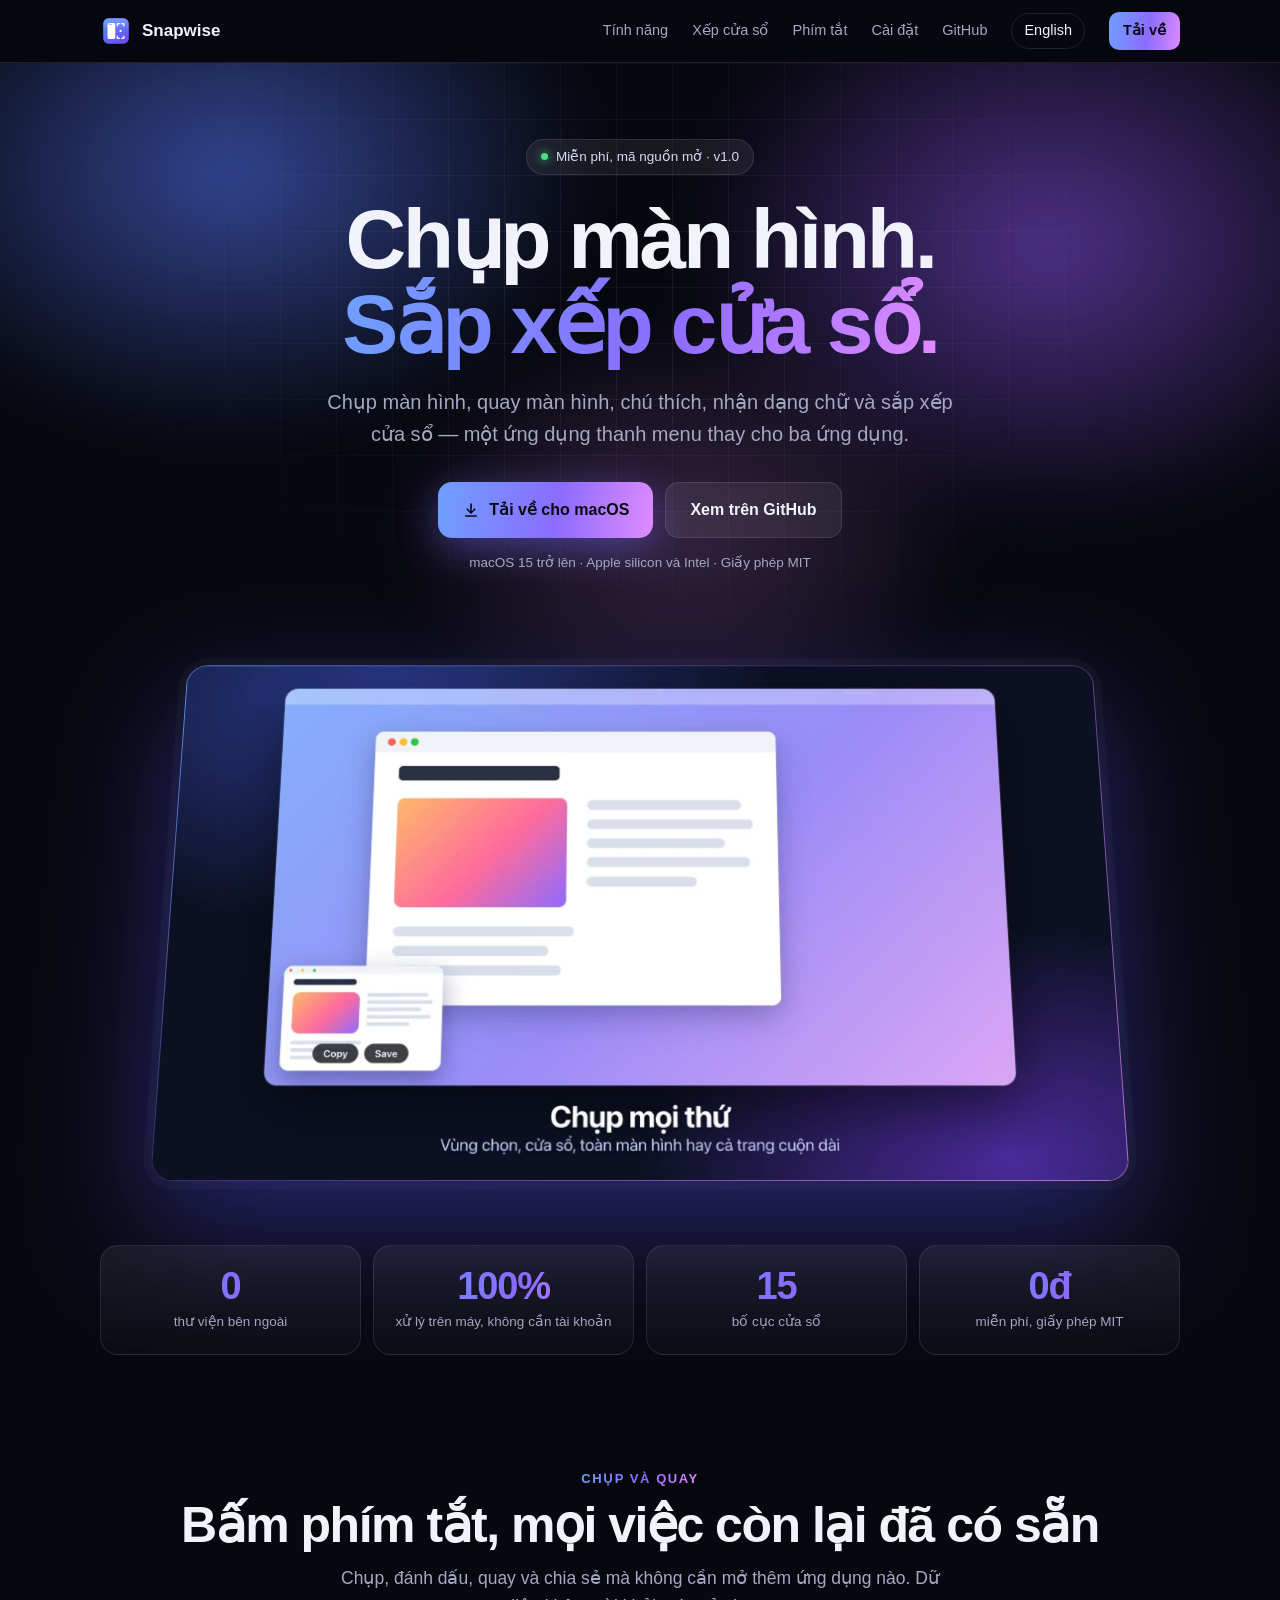
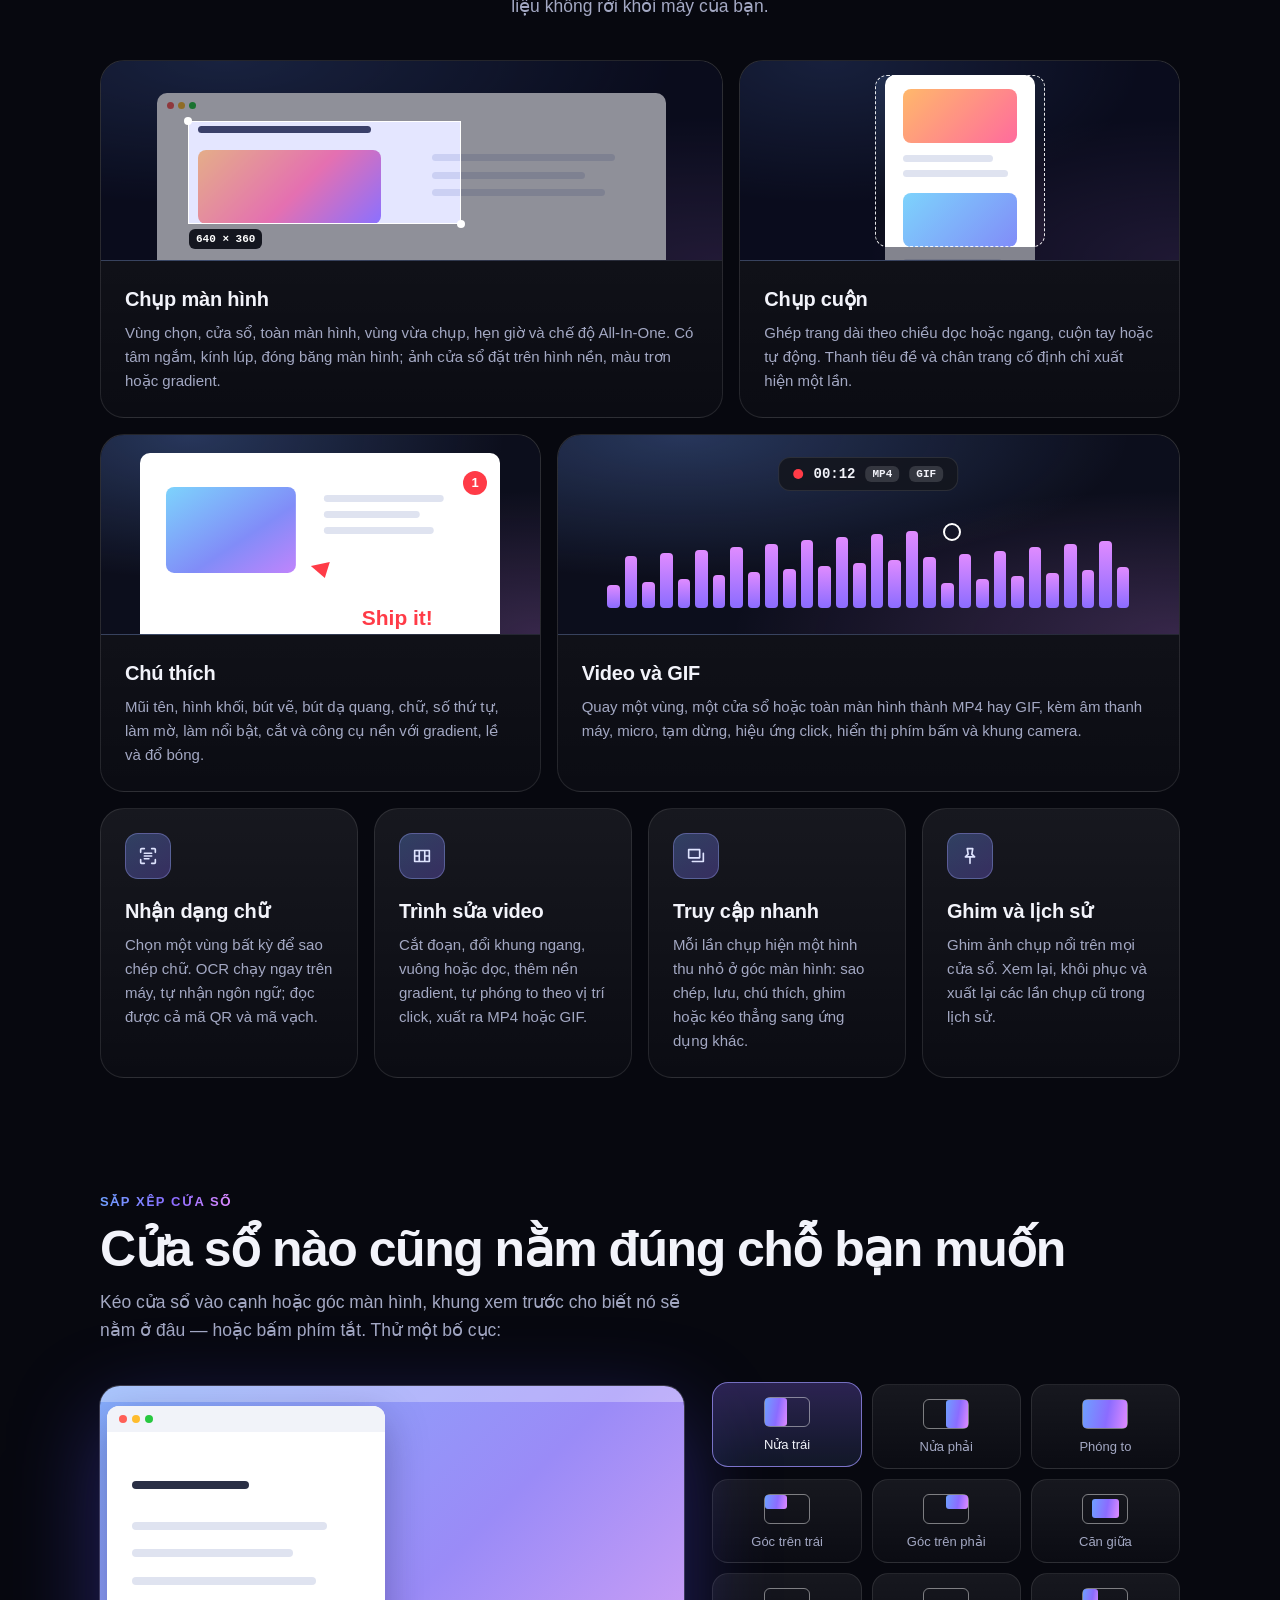
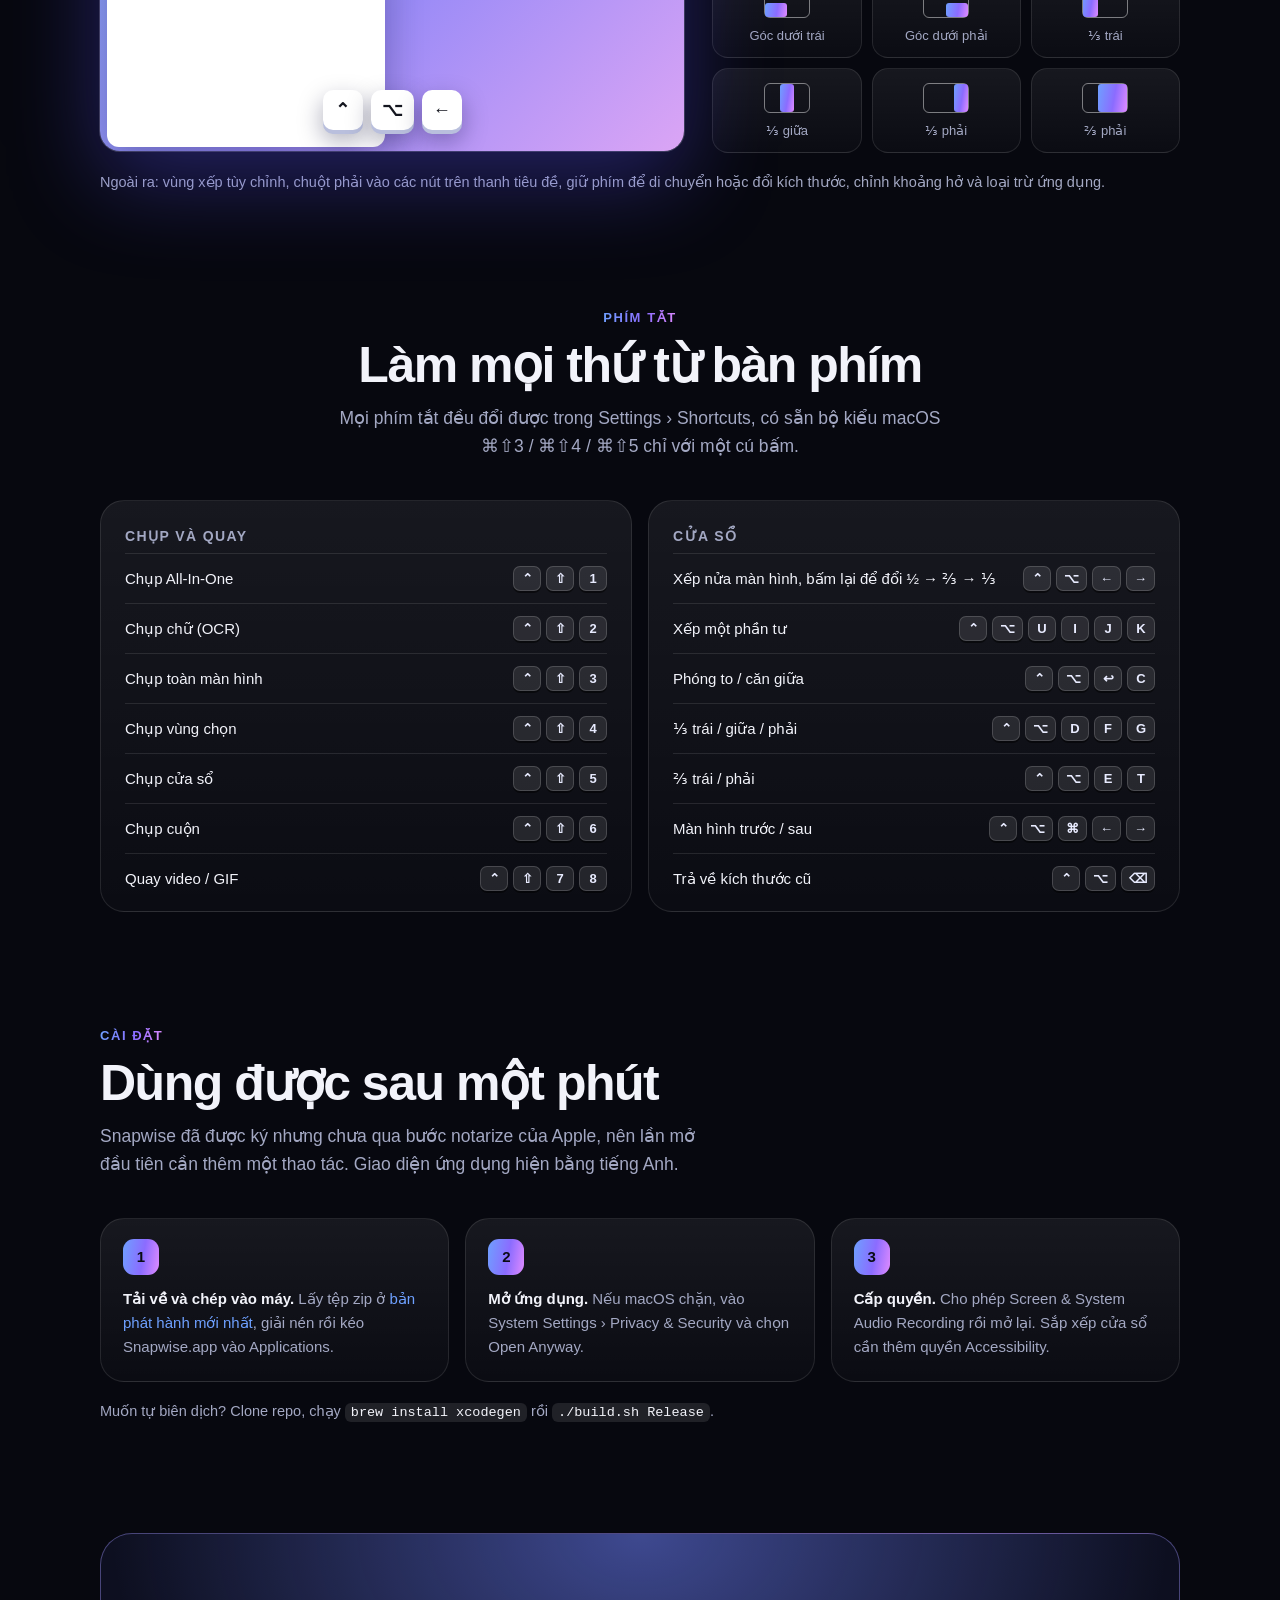
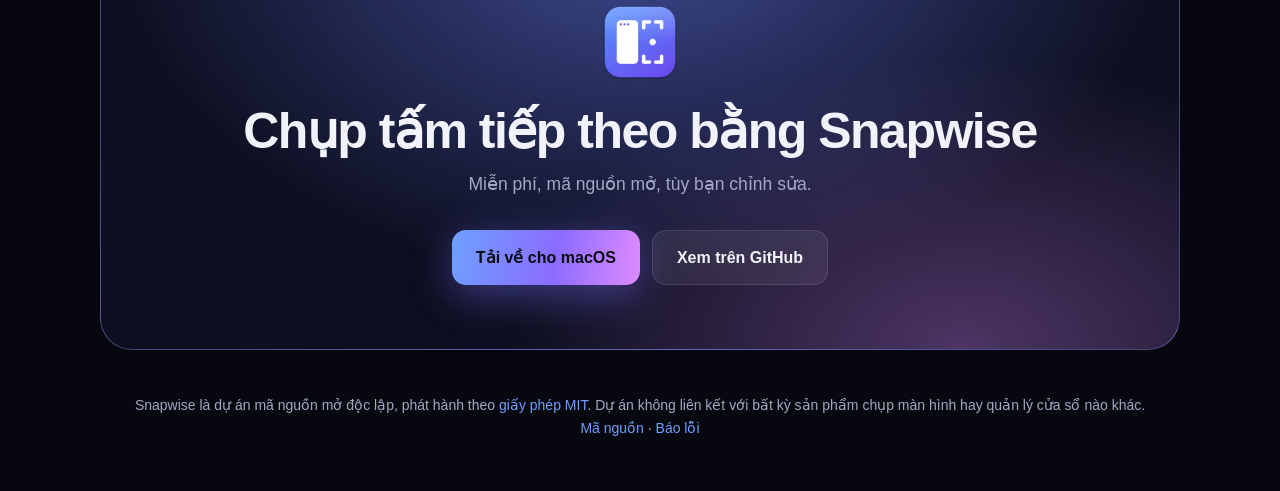
==== commit 3e4b5f72: "fix: stop landing page from scrolling sideways in Safari" ====
--- a/docs/vi/index.html
+++ b/docs/vi/index.html
@@ -13,7 +13,7 @@
 <link rel="icon" type="image/png" href="../icon.png">
 <link rel="alternate" hreflang="en" href="https://capizerbino.github.io/snapwise/">
 <link rel="alternate" hreflang="vi" href="https://capizerbino.github.io/snapwise/vi/">
-<link rel="stylesheet" href="../style.css">
+<link rel="stylesheet" href="../style.css?v=471c8c5e">
 <script>document.documentElement.classList.add('js')</script>
 <!-- Generated by scripts/make-landing-pages.py; edit that file, not this one. -->
 </head>
@@ -103,6 +103,6 @@
 
   <footer>Snapwise là dự án mã nguồn mở độc lập, phát hành theo <a href="https://github.com/CapiZerbino/snapwise/blob/main/LICENSE">giấy phép MIT</a>. Dự án không liên kết với bất kỳ sản phẩm chụp màn hình hay quản lý cửa sổ nào khác.<br><a href="https://github.com/CapiZerbino/snapwise">Mã nguồn</a> · <a href="https://github.com/CapiZerbino/snapwise/issues">Báo lỗi</a></footer>
 </div>
-<script src="../site.js"></script>
+<script src="../site.js?v=12f41cf4"></script>
 </body>
 </html>
--- a/docs/style.css
+++ b/docs/style.css
@@ -29,14 +29,16 @@
 .links a.get { padding: 7px 14px; border-radius: 10px; background: var(--grad); color: #0a0b14; font-weight: 650; }
 
 /* Hero */
-.hero { position: relative; text-align: center; padding: 76px 0 0; }
-.aurora { position: absolute; inset: -160px -30% auto; height: 900px; z-index: -1; pointer-events: none;
+/* The glow layers are wider than the page; clipping here keeps them from adding horizontal scroll (Safari ignores overflow-x on body alone). */
+.hero { position: relative; overflow: hidden; text-align: center; padding: 76px 0 40px; }
+.aurora { position: absolute; inset: -160px -30% auto; height: 900px; z-index: 0; pointer-events: none;
   background: radial-gradient(520px 380px at 30% 30%, rgba(86, 122, 255, .55), transparent 70%), radial-gradient(520px 400px at 70% 38%, rgba(150, 90, 255, .5), transparent 70%), radial-gradient(420px 300px at 52% 70%, rgba(224, 139, 255, .22), transparent 70%);
   filter: blur(30px); animation: drift 16s ease-in-out infinite alternate; }
-.gridlines { position: absolute; inset: 0 0 auto; height: 760px; z-index: -1; pointer-events: none;
+.gridlines { position: absolute; inset: 0 0 auto; height: 760px; z-index: 0; pointer-events: none;
   background-image: linear-gradient(rgba(255, 255, 255, .05) 1px, transparent 1px), linear-gradient(90deg, rgba(255, 255, 255, .05) 1px, transparent 1px); background-size: 56px 56px;
   -webkit-mask-image: radial-gradient(ellipse 60% 70% at 50% 30%, #000 20%, transparent 75%); mask-image: radial-gradient(ellipse 60% 70% at 50% 30%, #000 20%, transparent 75%); }
 @keyframes drift { from { transform: translate3d(-3%, 0, 0) scale(1); } to { transform: translate3d(3%, 4%, 0) scale(1.08); } }
+.hero .wrap { position: relative; z-index: 1; }
 .badge { display: inline-flex; align-items: center; gap: 8px; padding: 6px 14px; border-radius: 99px; font-size: 13.5px; color: #d5d9f5; background: rgba(255, 255, 255, .07); border: 1px solid var(--line); }
 .badge i { width: 7px; height: 7px; border-radius: 50%; background: #4ade80; box-shadow: 0 0 10px #4ade80; }
 h1 { font-size: clamp(42px, 8vw, 84px); line-height: 1.02; letter-spacing: -.04em; margin: 22px 0 18px; font-weight: 750; text-wrap: balance; }
@@ -60,7 +62,8 @@
 .stats span { color: var(--muted); font-size: 13.5px; }
 
 /* Sections */
-section { padding: 110px 0 0; }
+section { padding: 70px 0 0; }
+section + section { padding-top: 110px; }
 .eyebrow { font-size: 13px; font-weight: 650; letter-spacing: .12em; text-transform: uppercase; }
 h2 { font-size: clamp(30px, 5vw, 50px); line-height: 1.08; letter-spacing: -.03em; margin: 8px 0 12px; text-wrap: balance; }
 .sub { color: var(--muted); margin: 0 0 40px; max-width: 620px; font-size: 17.5px; }
@@ -100,7 +103,7 @@
 @keyframes scrolly { 0%, 10% { transform: translateY(0); } 80%, 100% { transform: translateY(-214px); } }
 
 .canvas { left: 9%; top: 9%; width: 82%; height: 110%; border-radius: 10px; background: #fff; }
-.canvas svg { left: 0; top: 0; width: 360px; height: 220px; }
+.canvas svg { left: 0; top: 0; width: min(100%, 360px); height: auto; }
 .canvas .draw { stroke-dasharray: 1; stroke-dashoffset: 1; animation: draw 5s ease-in-out infinite; }
 .canvas .d2 { animation-delay: .7s; }
 @keyframes draw { 0%, 5% { stroke-dashoffset: 1; } 30%, 100% { stroke-dashoffset: 0; } }
@@ -170,7 +173,7 @@
   .card, .card.w7, .card.w5 { grid-column: span 12; }
   .snap, .duo, .steps { grid-template-columns: 1fr; }
   .stats { grid-template-columns: 1fr 1fr; }
-  section { padding-top: 80px; }
+  section + section { padding-top: 80px; }
 }
 @media (max-width: 480px) { .links { gap: 12px; } .links a.get { display: none; } }
 @media (prefers-reduced-motion: reduce) {
